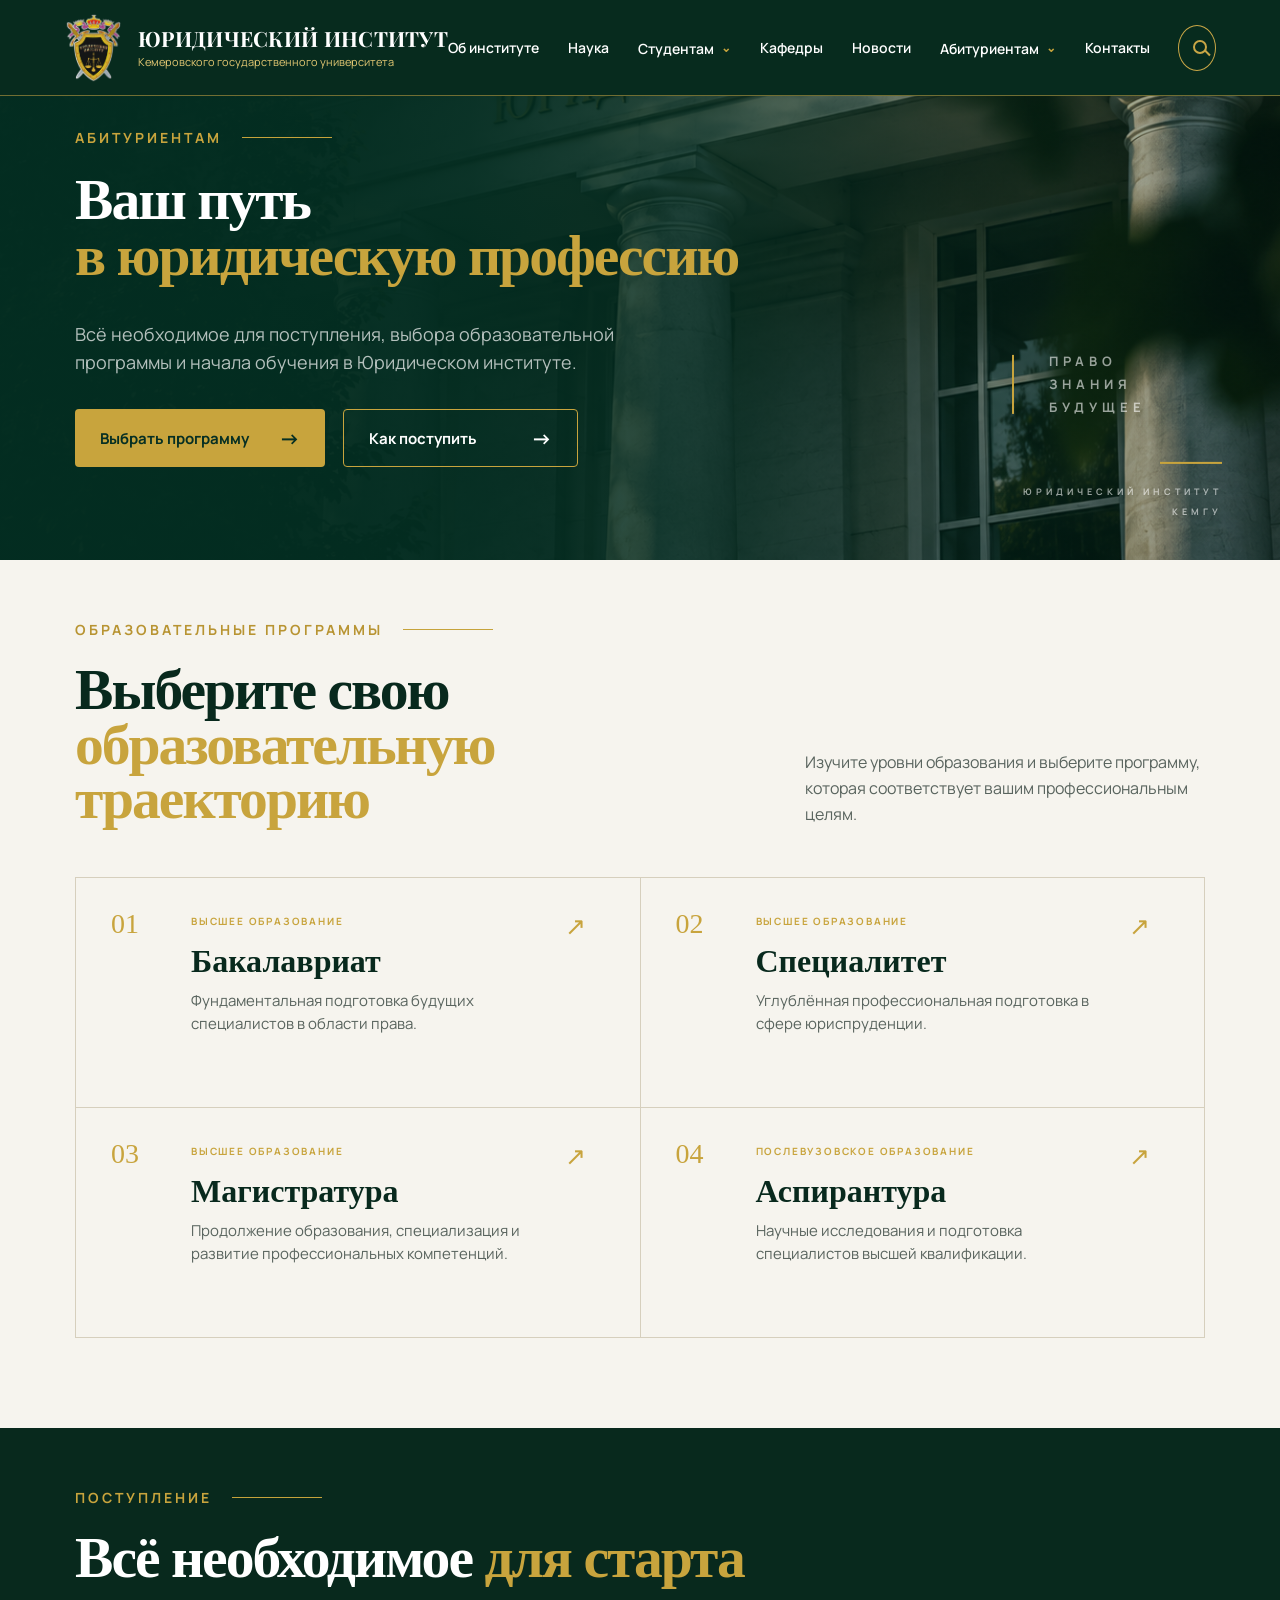
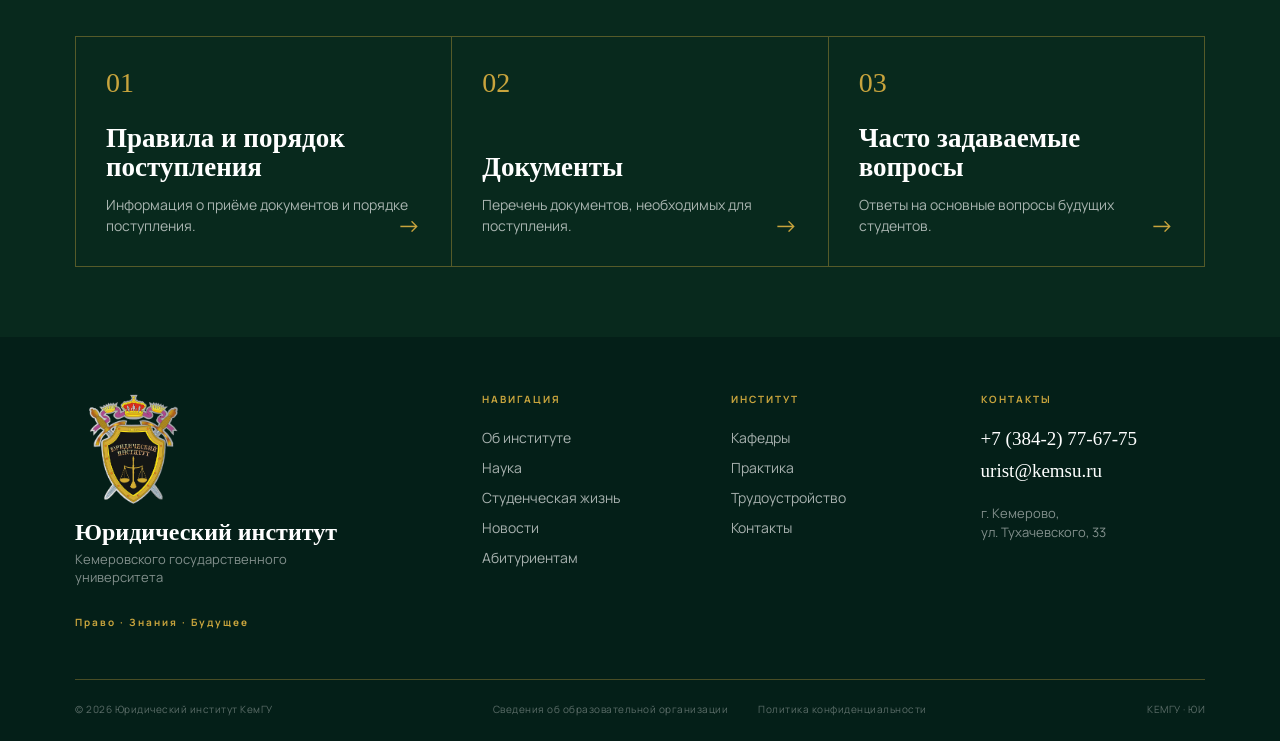
==== applicants.html @ 69076af4 "Add files via upload" ====
<!DOCTYPE html>
<html lang="ru">

<head>
    <meta charset="UTF-8">
    <meta name="viewport" content="width=device-width, initial-scale=1.0">

    <title>Абитуриентам — Юридический институт КемГУ</title>

    <link rel="stylesheet" href="style.css">

    <link rel="preconnect" href="https://fonts.googleapis.com">
    <link rel="preconnect" href="https://fonts.gstatic.com" crossorigin>

    <link href="https://fonts.googleapis.com/css2?family=Manrope:wght@400;500;600;700&family=Playfair+Display:wght@500;600;700&display=swap" rel="stylesheet">
</head>

<body class="applicants-page">
    <!-- HEADER -->

<header class="header">

    <div class="container header-inner">

        <a href="index.html" class="logo">

            <img
                src="images/emblem.png"
                alt="Герб Юридического института"
            >

            <div class="logo-text">

                <div class="logo-title">
                    ЮРИДИЧЕСКИЙ ИНСТИТУТ
                </div>

                <div class="logo-subtitle">
                    Кемеровского государственного университета
                </div>

            </div>

        </a>


        <nav class="navigation">

            <a href="index.html#about">
                Об институте
            </a>

            <a href="index.html#science">
                Наука
            </a>


            <div class="nav-dropdown">

                <button class="nav-dropdown-button" type="button">
                    Студентам
                    <span>⌄</span>
                </button>

                <div class="nav-dropdown-menu">

                    <a href="#">
                        Расписание
                        <span>→</span>
                    </a>

                    <a href="index.html#students">
                        Студенческие организации
                        <span>→</span>
                    </a>

                    <a href="index.html#students">
                        Мероприятия
                        <span>→</span>
                    </a>

                    <a href="index.html#practice">
                        Практика
                        <span>→</span>
                    </a>

                    <a href="index.html#practice">
                        Трудоустройство
                        <span>→</span>
                    </a>

                </div>

            </div>


            <a href="index.html#departments">
                Кафедры
            </a>

            <a href="index.html#news">
                Новости
            </a>

<div class="nav-dropdown nav-dropdown-applicants">

    <button class="nav-dropdown-button" type="button">
        Абитуриентам
        <span>⌄</span>
    </button>

    <div class="nav-dropdown-menu">

        <a href="applicants.html">
            Абитуриенту
            <span>→</span>
        </a>

        <a href="applicants.html#programs">
            Образовательные программы
            <span>→</span>
        </a>

        <a href="applicants.html#rules">
            Правила и порядок поступления
            <span>→</span>
        </a>

        <a href="applicants.html#faq">
            Часто задаваемые вопросы
            <span>→</span>
        </a>

    </div>

</div>

<a href="index.html#contacts">
    Контакты
</a>

</nav>

<button class="search-button" aria-label="Поиск">
    <span></span>
</button>

    </div>

</header>

    <!-- HERO -->

    <main>

        <section class="applicants-hero">

            <div class="applicants-hero-container">

                <div class="section-label">
                    АБИТУРИЕНТАМ
                </div>

                <h1>
                    Ваш путь
                    <span>в юридическую профессию</span>
                </h1>

                <p>
                    Всё необходимое для поступления,
                    выбора образовательной программы
                    и начала обучения в Юридическом институте.
                </p>
    <div class="applicants-hero-buttons">
        <a href="#programs" class="applicants-button applicants-button-primary">
            Выбрать программу <span>→</span>
        </a>

        <a href="#admission" class="applicants-button applicants-button-outline">
            Как поступить <span>→</span>
        </a>
    </div>

</div>

<div class="applicants-hero-mark">
    <div class="applicants-hero-mark-title">
        <span>ПРАВО</span>
        <span>ЗНАНИЯ</span>
        <span>БУДУЩЕЕ</span>
    </div>

    <div class="applicants-hero-mark-line"></div>

    <div class="applicants-hero-mark-bottom">
        <span>ЮРИДИЧЕСКИЙ ИНСТИТУТ</span>
        <span>КЕМГУ</span>
    </div>
</div>

</section>

        <!-- EDUCATIONAL PROGRAMS -->

<section class="applicants-education" id="programs">
            <div class="applicants-container">

                <div class="applicants-section-header">

                    <div>

                        <div class="section-label">
                            ОБРАЗОВАТЕЛЬНЫЕ ПРОГРАММЫ
                        </div>

                        <h2>
                            Выберите свою
                            <span>образовательную траекторию</span>
                        </h2>

                    </div>

                    <p>
                        Изучите уровни образования и выберите
                        программу, которая соответствует вашим
                        профессиональным целям.
                    </p>

                </div>


<div class="program-list">

    <a href="bachelor.html" class="program-item">
        <span class="program-number">01</span>

        <div class="program-content">
            <span>ВЫСШЕЕ ОБРАЗОВАНИЕ</span>
            <h3>Бакалавриат</h3>
            <p>
                Фундаментальная подготовка будущих
                специалистов в области права.
            </p>
        </div>

        <span class="program-arrow">↗</span>
    </a>

    <a href="specialist.html" class="program-item">
        <span class="program-number">02</span>

        <div class="program-content">
            <span>ВЫСШЕЕ ОБРАЗОВАНИЕ</span>
            <h3>Специалитет</h3>
            <p>
                Углублённая профессиональная подготовка
                в сфере юриспруденции.
            </p>
        </div>

        <span class="program-arrow">↗</span>
    </a>

    <a href="master.html" class="program-item">
        <span class="program-number">03</span>

        <div class="program-content">
            <span>ВЫСШЕЕ ОБРАЗОВАНИЕ</span>
            <h3>Магистратура</h3>
            <p>
                Продолжение образования, специализация
                и развитие профессиональных компетенций.
            </p>
        </div>

        <span class="program-arrow">↗</span>
    </a>

    <a href="#" class="program-item">
        <span class="program-number">04</span>

        <div class="program-content">
            <span>ПОСЛЕВУЗОВСКОЕ ОБРАЗОВАНИЕ</span>
            <h3>Аспирантура</h3>
            <p>
                Научные исследования и подготовка
                специалистов высшей квалификации.
            </p>
        </div>

        <span class="program-arrow">↗</span>
    </a>

</div>
            </div>

        </section>


        <!-- ADMISSION -->

       <section class="applicants-info" id="admission">

            <div class="applicants-container">

                <div class="applicants-info-header">

                    <div class="section-label">
                        ПОСТУПЛЕНИЕ
                    </div>

                    <h2>
                        Всё необходимое
                        <span>для старта</span>
                    </h2>

                </div>


                <div class="admission-list">

                    <a href="#rules" id="rules" class="admission-item">

                        <span>01</span>

                        <div>
                            <h3>Правила и порядок поступления</h3>
                            <p>
                                Информация о приёме документов
                                и порядке поступления.
                            </p>
                        </div>

                        <strong>→</strong>

                    </a>


                    <a href="#documents" id="documents" class="admission-item">

                        <span>02</span>

                        <div>
                            <h3>Документы</h3>
                            <p>
                                Перечень документов, необходимых
                                для поступления.
                            </p>
                        </div>

                        <strong>→</strong>

                    </a>


                    <a href="#faq" id="faq" class="admission-item">

                        <span>03</span>

                        <div>
                            <h3>Часто задаваемые вопросы</h3>
                            <p>
                                Ответы на основные вопросы
                                будущих студентов.
                            </p>
                        </div>

                        <strong>→</strong>

                    </a>

                </div>

            </div>

        </section>

    </main>


    <!-- FOOTER -->

    <footer class="footer">

        <div class="footer-container">

            <div class="footer-main">

                <div class="footer-brand">

                    <div class="footer-logo">
                        <img src="images/emblem.png" alt="Герб Юридического института">
                    </div>

                    <div class="footer-brand-text">

                        <strong>
                            Юридический институт
                        </strong>

                        <span>
                            Кемеровского государственного
                            университета
                        </span>

                    </div>

                    <p>
                        Право · Знания · Будущее
                    </p>

                </div>


                <div class="footer-column">

                    <span class="footer-title">
                        НАВИГАЦИЯ
                    </span>

                    <a href="index.html#about">Об институте</a>
                    <a href="index.html#science">Наука</a>
                    <a href="index.html#students">Студенческая жизнь</a>
                    <a href="index.html#news">Новости</a>
                    <a href="applicants.html">Абитуриентам</a>

                </div>


                <div class="footer-column">

                    <span class="footer-title">
                        ИНСТИТУТ
                    </span>

                    <a href="index.html#departments">Кафедры</a>
                    <a href="index.html#practice">Практика</a>
                    <a href="index.html#practice">Трудоустройство</a>
                    <a href="index.html#contacts">Контакты</a>

                </div>


                <div class="footer-contact">

                    <span class="footer-title">
                        КОНТАКТЫ
                    </span>

                    <a href="tel:+73842776775">
                        +7 (384-2) 77-67-75
                    </a>

                    <a href="mailto:urist@kemsu.ru">
                        urist@kemsu.ru
                    </a>

                    <p>
                        г. Кемерово,<br>
                        ул. Тухачевского, 33
                    </p>

                </div>

            </div>


            <div class="footer-bottom">

                <span>
                    © 2026 Юридический институт КемГУ
                </span>

                <div class="footer-bottom-links">

                    <a href="#">
                        Сведения об образовательной организации
                    </a>

                    <a href="#">
                        Политика конфиденциальности
                    </a>

                </div>

                <span>
                    КЕМГУ · ЮИ
                </span>

            </div>

        </div>

    </footer>


</body>
</html>
---- style.css ----
/* =========================================
   БАЗА
========================================= */

*{
    margin: 0;
    padding: 0;
    box-sizing: border-box;
}

html{
    scroll-behavior: smooth;
}

body{
    margin: 0;

    font-family: "Manrope", sans-serif;

    background: #f8f7f2;

    color: #18201c;

    overflow-x: hidden;
}

a{
    text-decoration: none;
}

button{
    font-family: inherit;
}

.container{
    width: min(90%, 1400px);
    margin: 0 auto;
}



/* =========================================
   ЦВЕТА
========================================= */

:root{

    --green: #0d3d2a;

    --green-dark: #08291d;

    --green-light: #164d37;

    --gold: #c9a646;

    --gold-light: #e3c873;

    --white: #ffffff;

}



/* =========================================
   ШАПКА
========================================= */

.header{
    position: absolute;
    top: 0;
    left: 0;
    width: 100%;
    height: 96px;
    z-index: 100;
   background: #072b1e;
    border-bottom: 1px solid rgba(201, 166, 70, 0.55);
}

.header-inner{
    height: 100%;
    display: flex;
    align-items: center;
    position: relative;
    z-index: 101;
}


/* =========================================
   ЛОГОТИП
========================================= */

.logo{

    display: flex;

    align-items: center;

    gap: 16px;

    color: white;

    flex-shrink: 0;

}


.logo img{

    width: 58px;

    height: 70px;

    object-fit: contain;

}


.logo-title{

    font-family: "Playfair Display", Georgia, serif;

    font-size: 21px;

    line-height: 1.1;

    font-weight: 700;

    letter-spacing: 0.3px;

    white-space: nowrap;

}


.logo-subtitle{

    margin-top: 5px;

    font-size: 11px;

    line-height: 1.2;

    color: var(--gold-light);

}



/* =========================================
   НАВИГАЦИЯ
========================================= */

.navigation{

    display: flex;

    align-items: center;

    gap: 29px;

    margin-left: auto;

}


.navigation a{

    position: relative;

    color: white;

    font-size: 14px;

    font-weight: 600;

    white-space: nowrap;

    transition: 0.25s ease;

}


.navigation a::after{

    content: "";

    position: absolute;

    left: 0;

    bottom: -9px;

    width: 0;

    height: 2px;

    background: var(--gold);

    transition: 0.25s ease;

}


.navigation a:hover{

    color: var(--gold-light);

}


.navigation a:hover::after{

    width: 100%;

}



/* =========================================
   ПОИСК
========================================= */

.search-button{

    width: 46px;

    height: 46px;

    margin-left: 28px;

    border-radius: 50%;

    border: 1.5px solid var(--gold);

    background: transparent;

    position: relative;

    cursor: pointer;

    transition: 0.25s ease;

}


.search-button::before{

    content: "";

    position: absolute;

    width: 10px;

    height: 10px;

    border: 2px solid var(--gold);

    border-radius: 50%;

    top: 14px;

    left: 14px;

}


.search-button::after{

    content: "";

    position: absolute;

    width: 7px;

    height: 2px;

    background: var(--gold);

    transform: rotate(45deg);

    top: 26px;

    left: 25px;

}


.search-button:hover{

    background: var(--gold);

}


.search-button:hover::before{

    border-color: var(--green);

}


.search-button:hover::after{

    background: var(--green);

}



/* =========================================
   HERO
========================================= */

.hero{
    position: relative;

    /* Ровно один экран */
    height: 100vh;
    min-height: 700px;

    padding-top: 96px;

    overflow: hidden;

    background: var(--green-dark);

    color: white;
}

/* =========================================
   ФОТО
========================================= */

.hero-photo{
    position: absolute;
    top: 0;
    right: 0;
    width: 72%;
    height: 100%;
    z-index: 1;
    overflow: hidden;
}

.hero-photo img{
    width: 100%;
    height: 100%;
    display: block;
    object-fit: cover;

    /* Центральный вход */
    object-position: 15% center;

    filter: brightness(1) saturate(1.08);

    transform: scale(1.02);
}


/* =========================================
   ГЛАВНЫЙ ЗЕЛЁНЫЙ ГРАДИЕНТ
========================================= */

.hero-gradient{
    position: absolute;
    inset: 0;
    z-index: 2;
    pointer-events: none;

    background:
        linear-gradient(
            90deg,
            #0d3d2a 0%,
            #0d3d2a 24%,
            rgba(13, 61, 42, 0.98) 35%,
            rgba(13, 61, 42, 0.90) 43%,
            rgba(13, 61, 42, 0.65) 51%,
            rgba(13, 61, 42, 0.30) 60%,
            rgba(13, 61, 42, 0.08) 70%,
            transparent 82%
        );
}


/* =========================================
   ЗАТЕМНЕНИЕ ФОТО
========================================= */

.hero-dark{

    position: absolute;

    inset: 0;

    z-index: 3;

    pointer-events: none;

    background:

        linear-gradient(
            180deg,

            rgba(0, 0, 0, 0.08),

            rgba(0, 0, 0, 0.04) 50%,

            rgba(0, 0, 0, 0.25) 100%
        );

}



/* =========================================
   КОНТЕНТ HERO
========================================= */

.hero-container{
    position: relative;

    z-index: 5;

    height: calc(100vh - 96px);

    display: flex;

    align-items: center;
}

.hero-content{

    width: 650px;

    padding-bottom: 55px;

}



/* =========================================
   МАЛЕНЬКИЙ ЗАГОЛОВОК
========================================= */

.hero-label{

    display: flex;

    align-items: center;

    gap: 10px;

    margin-bottom: 26px;

    color: var(--gold);

    font-size: 13px;

    font-weight: 800;

    letter-spacing: 4px;

}


.hero-label b{

    font-weight: 800;

}


.hero-label i{

    width: 125px;

    height: 1px;

    margin-left: 10px;

    background: var(--gold);

}



/* =========================================
   H1
========================================= */

.hero h1{
    margin: 0;

    font-family: "Playfair Display", Georgia, serif;

    font-size: clamp(54px, 4.7vw, 72px);

    line-height: 0.98;

    letter-spacing: -2px;

    font-weight: 800;
}

.title-white{

    display: block;

    color: white;

}


.title-gold{

    display: block;

    color: var(--gold);

}



/* =========================================
   УНИВЕРСИТЕТ
========================================= */

.hero-university{

    margin-top: 27px;

    font-family: "Playfair Display", Georgia, serif;

    font-size: 24px;

    line-height: 1.4;

    color: white;

}



/* =========================================
   ОПИСАНИЕ
========================================= */

.hero-description{

    max-width: 590px;

    margin-top: 19px;

    margin-bottom: 36px;

    color: rgba(255, 255, 255, 0.92);

    font-size: 17px;

    line-height: 1.65;

}



/* =========================================
   КНОПКИ
========================================= */

.hero-buttons{

    display: flex;

    align-items: center;

    gap: 20px;

}


.button{

    min-height: 62px;

    padding: 0 31px;

    border-radius: 8px;

    display: inline-flex;

    align-items: center;

    justify-content: center;

    gap: 30px;

    font-size: 16px;

    font-weight: 800;

    transition: all 0.25s ease;

}


.button-primary{

    min-width: 292px;

    color: #162018;

    background: var(--gold);

    box-shadow: 0 10px 30px rgba(0, 0, 0, 0.18);

}


.button-primary strong{

    font-size: 23px;

    font-weight: 500;

}


.button-primary:hover{

    background: var(--gold-light);

    transform: translateY(-3px);

    box-shadow: 0 15px 35px rgba(0, 0, 0, 0.25);

}


.button-secondary{

    min-width: 192px;

    color: white;

    border: 1.5px solid var(--gold);

    background: rgba(13, 61, 42, 0.3);

    backdrop-filter: blur(6px);

}


.button-secondary:hover{

    color: #18201c;

    background: var(--gold);

    transform: translateY(-3px);

}



/* =========================================
   ПРЕИМУЩЕСТВА
========================================= */

.features{
    position: absolute;

    left: 0;
    right: 0;

    bottom: 18px;

    z-index: 7;

    height: 100px;

    display: grid;

    grid-template-columns:
        1fr auto
        1fr auto
        1.15fr auto
        1fr;

    align-items: center;

    gap: 30px;

    padding: 0;
}

.feature{

    display: flex;

    align-items: center;

    gap: 16px;

}


.feature-icon{

    width: 48px;

    height: 48px;

    flex-shrink: 0;

}


.feature-icon svg{

    width: 100%;

    height: 100%;

    fill: none;

    stroke: var(--gold);

    stroke-width: 2;

    stroke-linecap: round;

    stroke-linejoin: round;

}


.feature-text strong{
    display: block;

    color: white;

    font-size: 16px;

    line-height: 1.3;

    font-weight: 800;
}

.feature-text span{
    display: block;

    margin-top: 4px;

    color: rgba(255, 255, 255, 0.78);

    font-size: 14px;

    line-height: 1.35;
}

.feature-divider{

    width: 1px;

    height: 42px;

    background: rgba(201, 166, 70, 0.45);

}



/* =========================================
   ПЛАНШЕТ
========================================= */

@media (max-width: 1150px) {

    .navigation{

        gap: 17px;

    }

    .navigation a{

        font-size: 12px;

    }

    .search-button{

        margin-left: 15px;

    }

    .logo-title{

        font-size: 18px;

    }

    .logo-subtitle{

        font-size: 9px;

    }

    .hero h1{

        font-size: 62px;

    }

    .features{

        gap: 16px;

    }

}



/* =========================================
   МОБИЛЬНЫЙ
========================================= */

@media (max-width: 850px) {

    .header{

        height: 82px;

    }

    .navigation{

        display: none;

    }

    .logo img{

        width: 48px;

        height: 60px;

    }

    .logo-title{

        font-size: 16px;

    }

    .logo-subtitle{

        display: none;

    }

    .search-button{

        margin-left: auto;

    }

    .hero{

        min-height: 1000px;

        padding-top: 82px;

    }

    .hero-photo{

        width: 100%;

        opacity: 0.42;

    }

    .hero-gradient{

        background:

            linear-gradient(
                180deg,

                #0d3d2a 0%,

                rgba(13, 61, 42, 0.9) 35%,

                rgba(13, 61, 42, 0.78) 100%
            );

    }

    .hero-container{

        min-height: 720px;

    }

    .hero-content{

        width: 100%;

    }

    .hero h1{

        font-size: 52px;

    }

    .hero-university{

        font-size: 20px;

    }

    .hero-description{

        font-size: 16px;

    }

    .hero-buttons{

        flex-direction: column;

        align-items: stretch;

    }

    .button{

        width: 100%;

    }

    .features{

        grid-template-columns: 1fr 1fr;

        gap: 25px;

        padding-bottom: 35px;

    }

    .feature-divider{

        display: none;

    }

}



/* =========================================
   МАЛЕНЬКИЙ ТЕЛЕФОН
========================================= */

@media (max-width: 520px) {

    .container{

        width: 88%;

    }

    .hero h1{

        font-size: 44px;

    }

    .hero-label{

        font-size: 10px;

        letter-spacing: 2.5px;

    }

    .hero-label i{

        width: 45px;

    }

    .features{

        grid-template-columns: 1fr;

    }

}


/* =========================================
   ОБ ИНСТИТУТЕ
========================================= */

.about{
    position: relative;
    background: #f6f4ee;
    color: var(--green-dark);

    padding: 40px 0 80px;
}


/* ОСНОВНОЙ БЛОК */

.about-container{
    display: grid;
    grid-template-columns: 0.9fr 1.1fr;
    gap: 80px;

    align-items: center;
}


/* ТЕКСТ */

.about-content{
    max-width: 620px;
}


.section-label{
    display: flex;
    align-items: center;
    gap: 20px;

    margin-bottom: 24px;

    color: #b89432;

    font-size: 14px;
    font-weight: 700;

    letter-spacing: 3px;
    text-transform: uppercase;
}

.section-label::after{
    content: "";

    width: 90px;
    height: 1px;

    background: #c6a33b;
}


.about h2{
    margin: 0 0 30px;

    font-family: Georgia, "Times New Roman", serif;

    font-size: clamp(46px, 4.5vw, 68px);
    line-height: 0.98;

    font-weight: 700;

    color: var(--green-dark);
}

.about h2 span{
    display: block;

    color: #c8a43d;
}


.about-lead{
    margin: 0 0 22px;

    max-width: 580px;

    font-size: 21px;
    line-height: 1.55;

    font-weight: 500;
}


.about-text{
    margin: 0 0 35px;

    max-width: 560px;

    font-size: 17px;
    line-height: 1.7;

    color: #59645e;
}


/* КНОПКА */

.about-button{
    display: inline-flex;
    align-items: center;
    gap: 35px;

    padding: 17px 24px;

    border: 1px solid #c8a43d;
    border-radius: 4px;

    color: var(--green-dark);

    text-decoration: none;

    font-size: 16px;
    font-weight: 700;

    transition:
        background 0.25s ease,
        color 0.25s ease,
        gap 0.25s ease;
}


.about-button span{
    font-size: 22px;
}


.about-button:hover{
    background: #c8a43d;

    color: #fff;

    gap: 45px;
}


/* =========================================
   ФОТО
========================================= */

.about-photo{
    position: relative;

    height: 540px;

    overflow: hidden;

    border-radius: 4px;
}


.about-photo img{
    width: 100%;
    height: 100%;

    display: block;

    object-fit: cover;

    object-position: center 35%;

    transition: transform 0.6s ease;
}


.about-photo:hover img{
    transform: scale(1.03);
}


/* Затемнение */

.about-photo::after{
    content: "";

    position: absolute;

    inset: 0;

    background:
        linear-gradient(
            to top,
            rgba(4, 42, 30, 0.8),
            rgba(4, 42, 30, 0) 55%
        );

    pointer-events: none;
}


/* Подпись на фотографии */

.about-photo-label{
    position: absolute;

    left: 32px;
    right: 32px;
    bottom: 30px;

    z-index: 2;

    color: white;
}


.about-photo-label strong{
    display: block;

    margin-bottom: 7px;

    font-family: Georgia, "Times New Roman", serif;

    font-size: 27px;
}


.about-photo-label span{
    font-size: 14px;

    opacity: 0.85;
}


/* =========================================
   ПОКАЗАТЕЛИ
========================================= */

.about-stats{
    display: grid;

    grid-template-columns: repeat(4, 1fr);

    margin-top: 55px;

    border-top: 1px solid #d6cfbd;
}

.about-stat{
    display: flex;

    align-items: center;

    gap: 22px;

    min-height: 125px;

    padding: 25px 30px;

    border-right: 1px solid #d6cfbd;
}

.about-stat:first-child{
    padding-left: 0;
}


.about-stat:last-child{
    border-right: none;
}


.about-stat strong{
    font-family: Georgia, "Times New Roman", serif;

    font-size: 52px;

    line-height: 1;

    color: #c8a43d;

    flex-shrink: 0;
}

.about-stat span{
    font-size: 15px;

    line-height: 1.45;

    color: #59645e;
}


/* =========================================
   АДАПТИВ
========================================= */

@media (max-width: 1000px) {

    .about-container{
        grid-template-columns: 1fr;

        gap: 50px;
    }

    .about-content{
        max-width: 750px;
    }

    .about-photo{
        height: 500px;
    }

    .about-stats{
        grid-template-columns:
            repeat(2, 1fr);
    }

    .about-stat:nth-child(2){
        border-right: none;
    }
}


@media (max-width: 600px) {

    .about{
        padding: 70px 0;
    }

    .about h2{
        font-size: 46px;
    }

    .about-lead{
        font-size: 18px;
    }

    .about-photo{
        height: 380px;
    }

    .about-stats{
        grid-template-columns: 1fr;

        margin-top: 60px;
    }

    .about-stat, .about-stat:first-child{
        padding: 25px 0;

        border-right: none;
        border-bottom: 1px solid #d6cfbd;
    }

    .about-stat:last-child{
        border-bottom: none;
    }

}



/* =========================================
   ОБРАЗОВАНИЕ
========================================= */




/* ЗАГОЛОВОК */
















/* КАРТОЧКИ */







/* НОМЕР */




/* КОНТЕНТ */










/* СТРЕЛКА */




/* HOVER */









/* =========================================
   НАУКА
========================================= */

.science{
    background: #f6f4ee;
    color: var(--green-dark);
    padding: 35px 0 45px;
}

/* ЗАГОЛОВОК */

.science-header{
    margin-bottom: 0;
}

.science h2{
    margin: 0;
    max-width: 760px;

    font-family: Georgia, "Times New Roman", serif;
    font-size: clamp(38px, 3.4vw, 52px);
    line-height: 0.98;
    letter-spacing: -1.5px;
    font-weight: 700;
}

.science h2 span{
    color: #c8a43d;
}

/* ВВОДНЫЙ ТЕКСТ */

.science-intro{
    max-width: 470px;
    margin-left: auto;

    margin-top: -15px;
    margin-bottom: 25px;

    font-size: 16px;
    line-height: 1.5;
    color: #59645e;
}

/* =========================================
   ОСНОВНОЙ БЛОК
========================================= */

.science-main{
    display: grid;

    grid-template-columns: 1.2fr 0.8fr;

    height: 380px;
    min-height: 0;

    margin-top: 0;
}

/* Фото и зелёная плашка */

.science-main > *{
    min-height: 0;
}

/* ФОТО */

.science-photo{
    overflow: hidden;
}

.science-photo img{
    width: 100%;
    height: 100%;

    display: block;

    object-fit: cover;

    transition: transform 0.6s ease;
}

.science-photo:hover img{
    transform: scale(1.03);
}

/* =========================================
   ЗЕЛЁНАЯ ПЛАШКА
========================================= */

.science-content{
    display: flex;
    flex-direction: column;
    justify-content: center;

    padding: 45px 50px;

    background: var(--green-dark);
    color: white;
}

.science-number{
    margin-bottom: 28px;

    color: #c8a43d;

    font-size: 13px;
    font-weight: 700;
    letter-spacing: 2.5px;
}

.science-content h3{
    max-width: 470px;

    margin: 0 0 18px;

    font-family: Georgia, "Times New Roman", serif;

    font-size: 38px;
    line-height: 1.05;
}

.science-content p{
    max-width: 450px;

    margin: 0 0 25px;

    font-size: 16px;
    line-height: 1.55;

    color: rgba(255,255,255,0.72);
}

/* КНОПКА */

.science-button{
    display: inline-flex;
    align-items: center;

    gap: 25px;

    width: fit-content;

    color: #c8a43d;

    text-decoration: none;

    font-size: 16px;
    font-weight: 700;

    transition: gap 0.25s ease;
}

.science-button span{
    font-size: 22px;
}

.science-button:hover{
    gap: 35px;
}

/* =========================================
   КАРТОЧКИ
========================================= */

.science-list{
    display: grid;

    grid-template-columns: repeat(3, 1fr);

    margin-top: 0;

    border-top: 1px solid #d6cfbd;

    position: relative;
    z-index: 2;
}

.science-card{
    position: relative;

    min-height: 180px;

    padding: 28px 30px;

    border-right: 1px solid #d6cfbd;
    border-bottom: 1px solid #d6cfbd;

    background: #f6f4ee;

    color: var(--green-dark);

    text-decoration: none;

    box-sizing: border-box;

    transition: background 0.25s ease;
}

.science-card:last-child{
    border-right: none;
}

.science-card:hover{
    background: #ebe7dc;
}

/* НОМЕР */

.science-card-number{
    display: block;

    margin-bottom: 35px;

    color: #c8a43d;

    font-size: 14px;
    font-weight: 700;
}

/* ЗАГОЛОВОК КАРТОЧКИ */

.science-card-content h4{
    margin: 0 0 10px;

    font-family: Georgia, "Times New Roman", serif;

    font-size: 25px;
    line-height: 1.1;
}

/* ОПИСАНИЕ */

.science-card-content p{
    max-width: 280px;

    margin: 0;

    color: #59645e;

    font-size: 15px;
    line-height: 1.5;
}

/* СТРЕЛКА */

.science-card-arrow{
    position: absolute;

    right: 30px;
    bottom: 27px;

    color: #c8a43d;

    font-size: 24px;

    transition: transform 0.25s ease;
}

.science-card:hover .science-card-arrow{
    transform: translateX(8px);
}



/* =========================
   СТУДЕНЧЕСКАЯ ЖИЗНЬ
   ========================= */

.student-life{
    background: #ffffff;
    color: var(--green-dark);
    padding: 40px 0 30px;
}

.student-life-header{
    display: grid;
    grid-template-columns: 1fr 400px;
    gap: 80px;
    align-items: end;
    margin-bottom: 30px;
}

.student-life h2{
    max-width: 750px;
    margin: 0;

    font-family: Georgia, "Times New Roman", serif;
    font-size: clamp(40px, 3.5vw, 54px);
    line-height: 1;
    letter-spacing: -1.5px;
}

.student-life h2 span{
    display: block;
    color: #c8a43d;
}

.student-life-intro{
    margin: 0;
    color: #59645e;
    font-size: 16px;
    line-height: 1.6;
}

/* Основной блок */

.student-life-main{
    display: grid;
    grid-template-columns: 1.35fr 0.65fr;
    min-height: 520px;
}

/* Фотография */



.student-life-photo img{
    width: 100%;
    height: 100%;
    display: block;
    object-fit: cover;

    transition: transform 0.6s ease;
}

.student-life-photo:hover img{
    transform: scale(1.03);
}

/* Список */

.student-life-links{
    display: flex;
    flex-direction: column;
    background: var(--green-dark);
}

.student-life-item{
    position: relative;

    flex: 1;
    padding: 30px 35px;

    display: flex;
    flex-direction: column;
    justify-content: space-between;

    color: #ffffff;
    text-decoration: none;

    border-bottom: 1px solid rgba(200, 164, 61, 0.35);

    transition: background 0.3s ease;
}

.student-life-item:last-child{
    border-bottom: none;
}

.student-life-item:hover{
    background: #0a4935;
}

/* Номер */

.student-life-number{
    color: #c8a43d;
    font-size: 13px;
    font-weight: 700;
    letter-spacing: 2px;
}

/* Заголовок */

.student-life-item h3{
    margin: 20px 0 10px;

    font-family: Georgia, "Times New Roman", serif;
    font-size: 25px;
    line-height: 1.1;
}

/* Описание */

.student-life-item p{
    max-width: 300px;
    margin: 0;

    color: rgba(255, 255, 255, 0.68);
    font-size: 14px;
    line-height: 1.5;
}

/* Стрелка */

.student-life-arrow{
    position: absolute;
    right: 30px;
    bottom: 28px;

    color: #c8a43d;
    font-size: 23px;

    transition: transform 0.25s ease;
}

.student-life-item:hover .student-life-arrow{
    transform: translateX(8px);
}

/* Нижняя строка */

.student-life-bottom{
    display: flex;
    justify-content: space-between;

    padding-top: 22px;

    border-top: 1px solid #d6cfbd;

    color: #59645e;
    font-size: 11px;
    font-weight: 700;
    letter-spacing: 2px;
}

.student-life-photo{
    position: relative;
    overflow: hidden;
}

.student-slide{
    position: absolute;
    inset: 0;

    width: 100%;
    height: 100%;

    object-fit: cover;

    transform: translateX(100%);
    transition: transform 0.8s cubic-bezier(0.65, 0, 0.35, 1);

    z-index: 1;
}

.student-slide.active{
    transform: translateX(0);
    z-index: 2;
}

.student-slide.previous{
    transform: translateX(-100%);
    z-index: 1;
}

.student-life-dots{
    position: absolute;
    left: 32px;
    bottom: 28px;

    display: flex;
    align-items: center;
    gap: 7px;

    z-index: 5;
}
.student-dot{
    width: 12px;
    height: 12px;

    padding: 0;
    border: 1px solid #c8a43d;
    border-radius: 50%;

    background: transparent;

    cursor: pointer;

    transition:
        width 0.3s ease,
        height 0.3s ease,
        background 0.3s ease;
}

.student-dot.active{
    width: 36px;
    height: 12px;

    border-radius: 10px;
    background: #c8a43d;
}



/* =========================
   НОВОСТИ И СОБЫТИЯ
========================= */

.news{
    background: #f6f4ee;
    color: var(--green-dark);
    padding: 50px 0 40px;
}

.news-header{
    display: flex;
    justify-content: space-between;
    align-items: flex-end;
    margin-bottom: 20px;
}

.news h2{
    margin: 0;
    font-family: Georgia, "Times New Roman", serif;
    font-size: clamp(36px, 3vw, 48px);
    line-height: 0.98;
    letter-spacing: -1.5px;
}

.news h2 span{
    color: #c8a43d;
}

.news-all{
    display: inline-flex;
    align-items: center;
    gap: 25px;
    color: var(--green-dark);
    text-decoration: none;
    font-size: 15px;
    font-weight: 700;
    padding-bottom: 5px;
    border-bottom: 1px solid #c8a43d;
    transition: gap 0.25s ease;
}

.news-all span{
    color: #c8a43d;
    font-size: 21px;
}

.news-all:hover{
    gap: 35px;
}


/* Основная сетка */

.news-layout{
    display: grid;
    grid-template-columns: 1.15fr 0.85fr;
    gap: 50px;
}


/* Главная новость */

.news-feature{
    display: grid;
    grid-template-columns: 1fr;
    background: #ffffff;
    color: var(--green-dark);
    text-decoration: none;
    overflow: hidden;
    transition: transform 0.3s ease;
}

.news-feature:hover{
    transform: translateY(-5px);
}

.news-feature-image{
    height: 380px;
    overflow: hidden;
}

.news-feature-image img{
    width: 100%;
    height: 100%;
    display: block;
    object-fit: cover;
    transition: transform 0.6s ease;
}

.news-feature:hover .news-feature-image img{
    transform: scale(1.04);
}

.news-feature-content{
    position: relative;
    padding: 30px 35px 35px;
}

.news-date{
    margin-bottom: 18px;
    color: #c8a43d;
    font-size: 11px;
    font-weight: 700;
    letter-spacing: 2px;
}

.news-feature-content h3{
    max-width: 600px;
    margin: 0 0 15px;
    font-family: Georgia, "Times New Roman", serif;
    font-size: 34px;
    line-height: 1.08;
}

.news-feature-content p{
    max-width: 520px;
    margin: 0;
    color: #59645e;
    font-size: 15px;
    line-height: 1.55;
}

.news-arrow{
    position: absolute;
    right: 35px;
    bottom: 30px;
    width: 48px;
    height: 48px;
    display: flex;
    align-items: center;
    justify-content: center;
    border: 1px solid #c8a43d;
    border-radius: 50%;
    color: #c8a43d;
    font-size: 21px;
    transition:
        background 0.25s ease,
        color 0.25s ease,
        transform 0.25s ease;
}

.news-feature:hover .news-arrow{
    background: #c8a43d;
    color: var(--green-dark);
    transform: translateX(5px);
}


/* Список новостей */

.news-list{
    display: flex;
    flex-direction: column;
    border-top: 1px solid #d6cfbd;
}

.news-item{
    position: relative;
    display: grid;
    grid-template-columns: 70px 1fr 30px;
    align-items: center;
    gap: 25px;
    min-height: 130px;
    padding: 20px 0;
    border-bottom: 1px solid #d6cfbd;
    color: var(--green-dark);
    text-decoration: none;
    transition: padding 0.25s ease;
}

.news-item:hover{
    padding-left: 10px;
}

.news-item-date{
    display: flex;
    flex-direction: column;
    align-items: center;
    justify-content: center;
}

.news-item-date strong{
    font-family: Georgia, "Times New Roman", serif;
    font-size: 32px;
    line-height: 1;
}

.news-item-date span{
    margin-top: 5px;
    color: #c8a43d;
    font-size: 10px;
    font-weight: 700;
    letter-spacing: 1.5px;
}

.news-item-content > span{
    color: #c8a43d;
    font-size: 10px;
    font-weight: 700;
    letter-spacing: 1.5px;
}

.news-item-content h3{
    margin: 8px 0 0;
    font-family: Georgia, "Times New Roman", serif;
    font-size: 21px;
    line-height: 1.15;
}

.news-item-arrow{
    color: #c8a43d;
    font-size: 22px;
    transition: transform 0.25s ease;
}

.news-item:hover .news-item-arrow{
    transform: translate(5px, -5px);
}


/* =========================
   АБИТУРИЕНТАМ
========================= */

.applicants{
    background: var(--green-dark);
    color: #ffffff;
    padding: 85px 0 65px;
    
}


/* Верхняя часть */

.applicants-top{
    margin-top: -25px;
    margin-bottom: 15px;
}
.applicants .section-label{
    color: #c8a43d;
    margin-bottom: 25px;
}

.applicants-title{
    display: grid;
    grid-template-columns: 1fr 300px;
    gap: 50px;
    align-items: end;
}
.applicants h2{
    max-width: none;
    margin: 0;
    font-family: Georgia, "Times New Roman", serif;
    font-size: clamp(44px, 4.2vw, 62px);
    line-height: 0.98;
    letter-spacing: -1.5px;
}

.applicants h2 span{
    color: #c8a43d;
    white-space: nowrap;
}
.applicants-title p{
    margin: 0;
    color: rgba(255, 255, 255, 0.68);
    font-size: 16px;
    line-height: 1.6;
}


/* Основной блок */

.applicants-main{
    display: grid;
    grid-template-columns: 0.85fr 1.15fr;
    min-height: 500px;
    border-top: 1px solid rgba(200, 164, 61, 0.4);
    border-bottom: 1px solid rgba(200, 164, 61, 0.4);
}

/* Левая часть */

.applicants-content{
    position: relative;
    display: flex;
    flex-direction: column;
    justify-content: center;
    padding: 50px 55px 50px 0;
    border-right: 1px solid rgba(200, 164, 61, 0.4);
}



.applicants-content h3{
    max-width: 470px;
    margin: 0 0 22px;
    font-family: Georgia, "Times New Roman", serif;
    font-size: 43px;
    line-height: 1.05;
}
.applicants-content p{
    max-width: 470px;
    margin: 0 0 32px;
    color: rgba(255, 255, 255, 0.68);
    font-size: 16px;
    line-height: 1.6;
}
.applicants-button{
    width: fit-content;
    color: #c8a43d;
}



.applicants-button:hover{
    gap: 35px;
}


/* Правая навигация */

.applicants-links{
    display: flex;
    flex-direction: column;
}

.applicants-link{
    position: relative;
    flex: 1;
    display: grid;
    grid-template-columns: 55px 1fr 30px;
    align-items: center;
    gap: 25px;
    padding: 25px 0 25px 45px;
    color: #ffffff;
    text-decoration: none;
    border-bottom: 1px solid rgba(200, 164, 61, 0.25);
    transition:
        background 0.3s ease,
        padding-left 0.3s ease;
}

.applicants-link:last-child{
    border-bottom: none;
}

.applicants-link:hover{
    background: #0a4935;
    padding-left: 55px;
}

.applicants-link-number{
    color: #c8a43d;
    font-family: Georgia, "Times New Roman", serif;
    font-size: 25px;
}

.applicants-link-label{
    color: #c8a43d;
    font-size: 12px;
    font-weight: 700;
    letter-spacing: 1.8px;
}

.applicants-link h4{
    margin: 8px 0 0;
    font-family: Georgia, "Times New Roman", serif;
    font-size: 29px;
    line-height: 1.1;
}
.applicants-link-arrow{
    color: #c8a43d;
    font-size: 23px;
    transition: transform 0.25s ease;
}

.applicants-link:hover .applicants-link-arrow{
    transform: translate(5px, -5px);
}


/* Нижняя линия */

.applicants-bottom{
    display: flex;
    justify-content: space-between;
    padding-top: 22px;
    color: rgba(255, 255, 255, 0.45);
    font-size: 10px;
    font-weight: 700;
    letter-spacing: 2px;
}


/* =========================
   ПРЕПОДАВАТЕЛИ
========================= */

.teachers{
    background: #f6f4ee;
    color: var(--green-dark);
    padding: 40px 0 30px;
}

.teachers-container{
    width: calc(100% - 150px);
    max-width: 1400px;
    margin: 0 auto;
}


/* Верхняя строка */

.teachers-header{
    display: flex;
    justify-content: space-between;
    align-items: center;
    margin-bottom: 30px;
}

.teachers .section-label{
    color: #c8a43d;
}

.teachers-all{
    display: inline-flex;
    align-items: center;
    gap: 25px;
    color: var(--green-dark);
    text-decoration: none;
    font-size: 15px;
    font-weight: 700;
    padding-bottom: 5px;
    border-bottom: 1px solid #c8a43d;
    transition: gap 0.25s ease;
}

.teachers-all span{
    color: #c8a43d;
    font-size: 21px;
}

.teachers-all:hover{
    gap: 35px;
}


/* Основной блок */

.teachers-main{
    display: grid;
    grid-template-columns: 1.1fr 0.9fr;
    min-height: 560px;
}


/* Фотография */

.teachers-photo{
    overflow: hidden;
}

.teachers-photo img{
    width: 100%;
    height: 100%;
    display: block;
    object-fit: cover;
    transition: transform 0.6s ease;
}

.teachers-photo:hover img{
    transform: scale(1.03);
}


/* Контент */

.teachers-content{
    display: flex;
    flex-direction: column;
    justify-content: center;
    padding: 55px 60px;
    background: var(--green-dark);
    color: #ffffff;
    box-sizing: border-box;
}

.teachers-label{
    margin-bottom: 28px;
    color: #c8a43d;
    font-size: 11px;
    font-weight: 700;
    letter-spacing: 2px;
}

.teachers h2{
    max-width: 550px;
    margin: 0 0 25px;
    font-family: Georgia, "Times New Roman", serif;
    font-size: clamp(42px, 4vw, 58px);
    line-height: 0.98;
    letter-spacing: -1.5px;
}

.teachers h2 span{
    display: block;
    color: #c8a43d;
}

.teachers-lead{
    max-width: 440px;
    margin: 0 0 40px;
    color: rgba(255, 255, 255, 0.7);
    font-size: 16px;
    line-height: 1.6;
}


/* Направления */

.teachers-directions{
    border-top: 1px solid rgba(200, 164, 61, 0.35);
}

.teachers-direction{
    display: grid;
    grid-template-columns: 45px 1fr;
    gap: 20px;
    align-items: center;
    min-height: 58px;
    border-bottom: 1px solid rgba(200, 164, 61, 0.25);
}

.teachers-direction span{
    color: #c8a43d;
    font-family: Georgia, "Times New Roman", serif;
    font-size: 18px;
}

.teachers-direction strong{
    font-size: 15px;
    font-weight: 600;
}


/* Нижняя строка */

.teachers-bottom{
    display: flex;
    justify-content: space-between;
    padding-top: 20px;
    color: #59645e;
    font-size: 10px;
    font-weight: 700;
    letter-spacing: 2px;
}



/* =========================
   ПРАКТИКА И ПАРТНЁРЫ
========================= */

.practice{
    background: #ffffff;
    color: var(--green-dark);
    padding: 50px 0 35px;
    min-height: 100vh;
    box-sizing: border-box;
}

.practice-container{
    width: calc(100% - 150px);
    max-width: 1400px;
    margin: 0 auto;
}


/* Верхняя строка */

.practice-header{
    display: flex;
    justify-content: space-between;
    align-items: center;
    margin-bottom: 35px;
}

.practice .section-label{
    color: #c8a43d;
}

.practice-all{
    display: inline-flex;
    align-items: center;
    gap: 25px;
    color: var(--green-dark);
    text-decoration: none;
    font-size: 15px;
    font-weight: 700;
    padding-bottom: 5px;
    border-bottom: 1px solid #c8a43d;
    transition: gap 0.25s ease;
}

.practice-all span{
    color: #c8a43d;
    font-size: 21px;
}

.practice-all:hover{
    gap: 35px;
}


/* Заголовок */

.practice-intro{
    display: grid;
    grid-template-columns: 8px 1fr 420px;
    gap: 35px;
    align-items: center;
    margin-bottom: 40px;
}

.practice-line{
    width: 3px;
    height: 135px;
    background: #c8a43d;
}

.practice-intro h2{
    margin: 0;
    font-family: Georgia, "Times New Roman", serif;
    font-size: clamp(48px, 4.5vw, 68px);
    line-height: 0.95;
    letter-spacing: -1.8px;
}

.practice-intro h2 span{
    display: block;
    color: #c8a43d;
}

.practice-intro p{
    margin: 0;
    color: #59645e;
    font-size: 16px;
    line-height: 1.6;
}


/* Список разделов */

.practice-links{
    display: grid;
    grid-template-columns: repeat(2, 1fr);
    border-top: 1px solid #d6cfbd;
    border-left: 1px solid #d6cfbd;
}

.practice-link{
    min-height: 125px;
    padding: 28px 30px;
    display: grid;
    grid-template-columns: 55px 1fr 35px;
    gap: 22px;
    align-items: center;

    border-right: 1px solid #d6cfbd;
    border-bottom: 1px solid #d6cfbd;

    color: var(--green-dark);
    text-decoration: none;
    box-sizing: border-box;

    transition:
        background 0.3s ease,
        padding-left 0.3s ease;
}

.practice-link:hover{
    background: #f6f4ee;
    padding-left: 38px;
}


/* Последний пункт на всю ширину */

.practice-link-wide{
    grid-column: 1 / -1;
}


.practice-number{
    color: #c8a43d;
    font-family: Georgia, "Times New Roman", serif;
    font-size: 27px;
}


.practice-link-content > span{
    color: #c8a43d;
    font-size: 10px;
    font-weight: 700;
    letter-spacing: 1.8px;
}


.practice-link h3{
    margin: 8px 0 0;

    font-family: Georgia, "Times New Roman", serif;
    font-size: 27px;
    line-height: 1.08;
}


.practice-arrow{
    color: #c8a43d;
    font-size: 25px;

    transition:
        transform 0.25s ease;
}

.practice-link:hover .practice-arrow{
    transform: translate(5px, -5px);
}


/* Нижняя строка */

.practice-bottom{
    display: flex;
    justify-content: space-between;

    padding-top: 18px;

    color: #59645e;
    font-size: 10px;
    font-weight: 700;
    letter-spacing: 2px;
}



.departments{
    background: #f6f4ee;
    color: var(--green-dark);
    padding: 80px 0 40px;
}

.departments-container{
    width: calc(100% - 150px);
    max-width: 1400px;
    margin: 0 auto;
}


/* Верхняя часть */

.departments-header{
    display: grid;
    grid-template-columns: 1fr 180px;
    gap: 80px;
    align-items: end;
    margin-bottom: 55px;
}

.departments-title h2{
    max-width: 780px;
    margin: 18px 0 25px;

    font-family: Georgia, "Times New Roman", serif;
    font-size: clamp(46px, 4.5vw, 68px);
    line-height: 0.95;
    letter-spacing: -2px;
}

.departments-title h2 span{
    display: block;
}

.departments-title h2 span:first-child{
    color: var(--green-dark);
}

.departments-title h2 span:last-child{
    color: #c8a43d;
}
.departments-title p{
    max-width: 560px;
    margin: 0;

    color: #59645e;
    font-size: 16px;
    line-height: 1.6;
}


/* Число справа */

.departments-mark{
    height: 150px;

    display: flex;
    flex-direction: column;
    justify-content: space-between;

    padding-left: 25px;

    border-left: 1px solid #c8a43d;
}

.departments-mark span{
    font-family: Georgia, "Times New Roman", serif;
    font-size: 72px;
    line-height: 1;
    color: var(--green-dark);
}

.departments-mark small{
    color: #59645e;
    font-size: 10px;
    font-weight: 700;
    line-height: 1.5;
    letter-spacing: 2px;
}


/* Список кафедр */

.departments-list{
    border-top: 1px solid #d6cfbd;
}

.department-item{
    min-height: 105px;

    display: grid;
    grid-template-columns: 70px 1fr 50px;
    align-items: center;
    gap: 30px;

    padding: 20px 25px;

    border-bottom: 1px solid #d6cfbd;

    color: var(--green-dark);
    text-decoration: none;

    box-sizing: border-box;

    transition:
        background 0.3s ease,
        padding-left 0.3s ease;
}

.department-item:hover{
    background: var(--green-dark);
    color: #ffffff;
    padding-left: 35px;
}


/* Номер */

.department-number{
    color: #c8a43d;

    font-family: Georgia, "Times New Roman", serif;
    font-size: 20px;
}


/* Название */

.department-name{
    max-width: 850px;

    font-family: Georgia, "Times New Roman", serif;
    font-size: 28px;
    line-height: 1.15;
}


/* Стрелка */

.department-arrow{
    justify-self: end;

    color: #c8a43d;
    font-size: 25px;

    transition:
        transform 0.25s ease;
}

.department-item:hover .department-arrow{
    transform: translate(6px, -5px);
}


/* Нижняя строка */

.departments-bottom{
    display: flex;
    justify-content: space-between;

    padding-top: 22px;

    color: #59645e;

    font-size: 10px;
    font-weight: 700;
    letter-spacing: 2px;
}

.contacts{
    background: var(--green-dark);
    color: #ffffff;
    padding: 35px 0 20px;
    height: 100vh;
    box-sizing: border-box;
    overflow: hidden;
}
.contacts-container{
    width: calc(100% - 150px);
    max-width: 1400px;
    margin: 0 auto;
}


/* =========================
   ШАПКА
========================= */

.contacts-header{
    display: grid;
    grid-template-columns: 1fr 430px;
    gap: 60px;
    align-items: end;
    margin-bottom: 30px;
}
.contacts .section-label{
    color: #c8a43d;
}

.contacts h2{
    margin: 12px 0 0;

    font-family: Georgia, "Times New Roman", serif;
    font-size: clamp(46px, 4.5vw, 68px);
    line-height: 0.9;
    letter-spacing: -2px;
}

.contacts h2 span{
    display: block;
    color: #c8a43d;
}

.contacts-intro{
    margin: 0;

    color: rgba(255,255,255,0.65);

    font-size: 16px;
    line-height: 1.6;
}


/* =========================
   ОСНОВНОЙ БЛОК
========================= */

.contacts-main{
    display: grid;
    grid-template-columns: 1.45fr 0.55fr;

    border-top: 1px solid rgba(200,164,61,0.4);
    border-bottom: 1px solid rgba(200,164,61,0.4);
}


/* =========================
   КОНТАКТНАЯ ИНФОРМАЦИЯ
========================= */

.contacts-info{
    display: grid;
    grid-template-columns: repeat(2, 1fr);
}

.contact-item{
    min-height: 145px;

    padding: 22px 35px 22px 0;

    border-right: 1px solid rgba(255,255,255,0.12);
    border-bottom: 1px solid rgba(255,255,255,0.12);

    box-sizing: border-box;
}

.contact-item:nth-child(2n){
    padding-left: 35px;
    border-right: none;
}

.contact-item:nth-child(3), .contact-item:nth-child(4){
    border-bottom: none;
}


.contact-label{
    display: block;

    margin-bottom: 22px;

    color: #c8a43d;

    font-size: 10px;
    font-weight: 700;
    letter-spacing: 2px;
}


.contact-item h3{
    max-width: 430px;

    margin: 0 0 10px;

    font-family: Georgia, "Times New Roman", serif;
    font-size: 25px;
    line-height: 1.15;
}


.contact-item p{
    margin: 0;

    color: rgba(255,255,255,0.55);

    font-size: 14px;
    line-height: 1.5;
}


.contact-item a{
    display: block;

    width: fit-content;

    margin-bottom: 8px;

    color: #ffffff;
    text-decoration: none;

    font-family: Georgia, "Times New Roman", serif;
    font-size: 21px;

    transition: color 0.25s ease;
}

.contact-item a:hover{
    color: #c8a43d;
}


/* =========================
   ПРАВАЯ ПАНЕЛЬ
========================= */

.contacts-side{
    display: flex;
    flex-direction: column;
    justify-content: space-between;

    padding: 22px 30px;

    background: #073b2b;

    box-sizing: border-box;
}


.contacts-side-top{
    display: flex;
    align-items: flex-start;
    justify-content: space-between;
}


.contacts-side-top span{
    font-family: Georgia, "Times New Roman", serif;
    font-size: 65px;
    line-height: 0.9;

    color: #c8a43d;
}


.contacts-side-top small{
    color: rgba(255,255,255,0.5);

    font-size: 9px;
    font-weight: 700;
    line-height: 1.5;
    letter-spacing: 2px;
}


.contacts-side-label{
    margin-bottom: 15px;

    color: #c8a43d;

    font-size: 10px;
    font-weight: 700;
    letter-spacing: 2px;
}


.contacts-side-content h3{
    margin: 0 0 28px;

    font-family: Georgia, "Times New Roman", serif;
    font-size: 31px;
    line-height: 1.05;
}


.contacts-button{
    display: inline-flex;
    align-items: center;
    gap: 22px;

    color: #c8a43d;
    text-decoration: none;

    font-size: 14px;
    font-weight: 700;

    transition: gap 0.25s ease;
}

.contacts-button span{
    font-size: 21px;
}

.contacts-button:hover{
    gap: 32px;
}


/* =========================
   ФОТО
========================= */

.contacts-photo{
    position: relative;

    height: 200px;

    margin-top: 20px;

    overflow: hidden;
}


.contacts-photo img{
    width: 100%;
    height: 100%;

    display: block;

    object-fit: cover;
    object-position: center 55%;

    transition: transform 0.6s ease;
}


.contacts-photo:hover img{
    transform: scale(1.03);
}


.contacts-photo::after{
    content: "";

    position: absolute;
    inset: 0;

    background: linear-gradient(
        to top,
        rgba(0,0,0,0.65),
        transparent 60%
    );

    pointer-events: none;
}


.contacts-photo-overlay{
    position: absolute;

    left: 30px;
    bottom: 25px;

    z-index: 2;

    display: flex;
    flex-direction: column;
    gap: 5px;
}


.contacts-photo-overlay span{
    color: #c8a43d;

    font-size: 10px;
    font-weight: 700;
    letter-spacing: 2px;
}


.contacts-photo-overlay strong{
    font-family: Georgia, "Times New Roman", serif;
    font-size: 28px;
}


/* =========================
   НИЖНЯЯ СТРОКА
========================= */

.contacts-bottom{
    display: flex;
    justify-content: space-between;

    padding-top: 20px;

    color: rgba(255,255,255,0.4);

    font-size: 9px;
    font-weight: 700;
    letter-spacing: 2px;
}


.footer{
    background: #041f18;
    color: #ffffff;
    padding: 55px 0 25px;
}

.footer-container{
    width: calc(100% - 150px);
    max-width: 1400px;
    margin: 0 auto;
}


/* =========================
   ОСНОВНАЯ ЧАСТЬ
========================= */

.footer-main{
    display: grid;
    grid-template-columns: 1.5fr 0.8fr 0.8fr 1fr;
    gap: 70px;

    padding-bottom: 50px;

    border-bottom: 1px solid rgba(200,164,61,0.35);
}


/* =========================
   БРЕНД
========================= */

.footer-brand{
    display: flex;
    flex-direction: column;
    align-items: flex-start;
}

.footer-logo{
    width: 115px;
    height: 115px;

    display: flex;
    align-items: center;
    justify-content: center;

    margin-bottom: 12px;
}

.footer-logo img{
    width: 100%;
    height: 100%;

    display: block;

    object-fit: contain;
}

.footer-brand-text{
    display: flex;
    flex-direction: column;
    gap: 5px;
}

.footer-brand-text strong{
    font-family: Georgia, "Times New Roman", serif;
    font-size: 24px;
    line-height: 1.1;
}

.footer-brand-text span{
    max-width: 250px;

    color: rgba(255,255,255,0.5);

    font-size: 13px;
    line-height: 1.4;
}

.footer-brand p{
    margin: 28px 0 0;

    color: #c8a43d;

    font-size: 10px;
    font-weight: 700;
    letter-spacing: 2px;
}


/* =========================
   КОЛОНКИ
========================= */

.footer-column, .footer-contact{
    display: flex;
    flex-direction: column;
    align-items: flex-start;
}

.footer-title{
    display: block;

    margin-bottom: 22px;

    color: #c8a43d;

    font-size: 10px;
    font-weight: 700;
    letter-spacing: 2px;
}

.footer-column a{
    margin-bottom: 11px;

    color: rgba(255,255,255,0.65);

    text-decoration: none;

    font-size: 14px;

    transition:
        color 0.2s ease,
        transform 0.2s ease;
}

.footer-column a:hover{
    color: #ffffff;
    transform: translateX(4px);
}


/* =========================
   КОНТАКТЫ
========================= */

.footer-contact > a{
    margin-bottom: 10px;

    color: #ffffff;

    text-decoration: none;

    font-family: Georgia, "Times New Roman", serif;
    font-size: 19px;

    transition: color 0.2s ease;
}

.footer-contact > a:hover{
    color: #c8a43d;
}

.footer-contact p{
    margin: 12px 0 0;

    color: rgba(255,255,255,0.5);

    font-size: 13px;
    line-height: 1.5;
}


/* =========================
   НИЖНЯЯ СТРОКА
========================= */

.footer-bottom{
    display: flex;
    align-items: center;
    justify-content: space-between;

    padding-top: 22px;

    color: rgba(255,255,255,0.35);

    font-size: 10px;
    letter-spacing: 0.5px;
}

.footer-bottom-links{
    display: flex;
    gap: 30px;
}

.footer-bottom-links a{
    color: rgba(255,255,255,0.35);

    text-decoration: none;

    transition: color 0.2s ease;
}

.footer-bottom-links a:hover{
    color: #c8a43d;
}

.nav-dropdown{
    position: relative;
}

.nav-dropdown-button{
    display: inline-flex;
    align-items: center;
    gap: 7px;

    padding: 0;
    margin: 0;

    border: none;
    outline: none;
    background: transparent;

    color: white;

    font-size: 14px;
    font-weight: 600;

    white-space: nowrap;

    cursor: pointer;
}

.nav-dropdown-button span{
    color: #c8a43d;
    font-size: 12px;
    font-weight: 700;
    line-height: 1;

    transition: transform 0.25s ease;
}
/* Выпадающее меню */

.nav-dropdown-menu{
    position: absolute;

    top: calc(100% + 20px);
    left: 50%;

    width: 270px;

    padding: 8px 0;

    background: #062f23;

    border: 1px solid rgba(200,164,61,0.45);

    box-shadow: 0 15px 35px rgba(0,0,0,0.18);

    opacity: 0;
    visibility: hidden;

    transform: translate(-50%, -8px);

    transition:
        opacity 0.25s ease,
        transform 0.25s ease,
        visibility 0.25s ease;

    z-index: 100;
}


/* Показываем при наведении */

.nav-dropdown:hover .nav-dropdown-menu{
    opacity: 1;
    visibility: visible;

    transform: translate(-50%, 0);
}

.nav-dropdown:hover .nav-dropdown-button span{
    transform: rotate(180deg);
}


/* Пункты */

.nav-dropdown-menu a{
    display: flex;

    align-items: center;
    justify-content: space-between;

    padding: 13px 18px;

    color: rgba(255,255,255,0.78);

    text-decoration: none;

    font-size: 14px;

    transition:
        background 0.2s ease,
        color 0.2s ease,
        padding-left 0.2s ease;
}

.nav-dropdown-menu a span{
    color: #c8a43d;

    font-size: 18px;

    transition: transform 0.2s ease;
}

.nav-dropdown-menu a:hover{
    background: #073b2b;
    color: #ffffff;

    padding-left: 23px;
}

.nav-dropdown-menu a:hover span{
    transform: translateX(5px);
}




/* =====================================================
   СТРАНИЦА АБИТУРИЕНТАМ
   ===================================================== */

.applicants-hero{
    position: relative;
    min-height: 560px;
    display: flex;
    align-items: center;

    background:
        linear-gradient(
            90deg,
            rgba(3, 45, 33, 0.99) 0%,
            rgba(3, 45, 33, 0.98) 32%,
            rgba(3, 45, 33, 0.94) 45%,
            rgba(3, 45, 33, 0.78) 60%,
            rgba(3, 45, 33, 0.48) 75%,
            rgba(3, 45, 33, 0.25) 100%
        ),
        url("images/kolona.webp");

    background-size: 125% auto;
    background-position: 78% bottom;
    background-repeat: no-repeat;

    color: #fff;
    padding: 125px 0 90px;
    box-sizing: border-box;
    overflow: hidden;
}

.applicants-hero-container{
    position: relative;
    z-index: 2;

    width: calc(100% - 150px);
    max-width: 1400px;
    margin: 0 auto;
    box-sizing: border-box;
}

.applicants-container{
    width: calc(100% - 150px);
    max-width: 1400px;
    margin: 0 auto;
}

.applicants-hero .section-label{
    color: #c8a43d;
    margin-bottom: 25px;
}

.applicants-hero h1{
    max-width: 700px;
    margin: 0;
    font-family: Georgia, "Times New Roman", serif;
    font-size: clamp(48px, 4.5vw, 68px);
    line-height: 0.98;
    letter-spacing: -2px;
}

.applicants-hero h1 span{
    display: block;
    color: #c8a43d;
}

.applicants-hero p{
    max-width: 610px;
    margin: 35px 0 0;
    color: rgba(255,255,255,0.7);
    font-size: 18px;
    line-height: 1.6;
}


/* =====================================================
   ОБРАЗОВАТЕЛЬНЫЕ ПРОГРАММЫ
   ===================================================== */

.applicants-education{
    background: #f6f4ee;
    color: var(--green-dark);
    padding: 60px 0 90px;
}

.applicants-section-header{
    display: grid;
    grid-template-columns: 1fr 400px;
    gap: 80px;
    align-items: end;
    margin-bottom: 50px;
}

.applicants-section-header h2{
    max-width: 800px;
    margin: 15px 0 0;
    font-family: Georgia, "Times New Roman", serif;
    font-size: clamp(45px, 4.5vw, 68px);
    line-height: 0.95;
    letter-spacing: -2px;
}

.applicants-section-header h2 span{
    display: block;
    color: #c8a43d;
}

.applicants-section-header p{
    margin: 0;
    color: #59645e;
    font-size: 16px;
    line-height: 1.6;
}


/* СПИСОК ПРОГРАММ */

.program-list{
    display: grid;
    grid-template-columns: repeat(2, 1fr);
    border-top: 1px solid #d6cfbd;
    border-left: 1px solid #d6cfbd;
}

.program-item{
    position: relative;
    min-height: 230px;
    padding: 30px 35px;
    display: grid;
    grid-template-columns: 55px 1fr 40px;
    gap: 25px;
    align-items: start;

    border-right: 1px solid #d6cfbd;
    border-bottom: 1px solid #d6cfbd;

    color: var(--green-dark);
    text-decoration: none;

    box-sizing: border-box;

    transition:
        background 0.3s ease,
        padding-left 0.3s ease;
}

.program-item:hover{
    background: #ebe7dc;
    padding-left: 43px;
}

.program-number{
    color: #c8a43d;
    font-family: Georgia, "Times New Roman", serif;
    font-size: 28px;
}

.program-content > span{
    color: #c8a43d;
    font-size: 10px;
    font-weight: 700;
    letter-spacing: 1.8px;
}

.program-content h3{
    margin: 15px 0 10px;
    font-family: Georgia, "Times New Roman", serif;
    font-size: 32px;
    line-height: 1.05;
}

.program-content p{
    max-width: 430px;
    margin: 0;
    color: #59645e;
    font-size: 15px;
    line-height: 1.55;
}

.program-arrow{
    color: #c8a43d;
    font-size: 25px;
    transition: transform 0.25s ease;
}

.program-item:hover .program-arrow{
    transform: translate(6px, -6px);
}


/* =====================================================
   ПОСТУПЛЕНИЕ
   ===================================================== */

.applicants-info{
    background: var(--green-dark);
    color: #ffffff;
    padding: 60px 0 70px;
}

.applicants-info-header{
    margin-bottom: 50px;
}

.applicants-info-header .section-label{
    color: #c8a43d;
}

.applicants-info-header h2{
    margin: 15px 0 0;
    font-family: Georgia, "Times New Roman", serif;
    font-size: clamp(45px, 4.5vw, 68px);
    line-height: 0.95;
    letter-spacing: -2px;
}

.applicants-info-header h2 span{
    color: #c8a43d;
}


/* СПИСОК ПОСТУПЛЕНИЯ */

.admission-list{
    display: grid;
    grid-template-columns: repeat(3, 1fr);
    border-top: 1px solid rgba(200,164,61,0.4);
    border-left: 1px solid rgba(200,164,61,0.4);
}

.admission-item{
    position: relative;
    min-height: 230px;
    padding: 30px;
    display: flex;
    flex-direction: column;
    justify-content: space-between;

    border-right: 1px solid rgba(200,164,61,0.4);
    border-bottom: 1px solid rgba(200,164,61,0.4);

    color: #ffffff;
    text-decoration: none;

    transition: background 0.3s ease;
}

.admission-item:hover{
    background: #0a4935;
}

.admission-item > span{
    color: #c8a43d;
    font-family: Georgia, "Times New Roman", serif;
    font-size: 28px;
}

.admission-item h3{
    max-width: 320px;
    margin: 0 0 12px;
    font-family: Georgia, "Times New Roman", serif;
    font-size: 27px;
    line-height: 1.08;
}

.admission-item p{
    max-width: 330px;
    margin: 0;
    color: rgba(255,255,255,0.65);
    font-size: 14px;
    line-height: 1.5;
}

.admission-item > strong{
    position: absolute;
    right: 30px;
    bottom: 25px;

    color: #c8a43d;
    font-size: 24px;
    font-weight: 400;

    transition: transform 0.25s ease;
}

.admission-item:hover > strong{
    transform: translateX(8px);
}


/* =====================================================
   АДАПТИВНОСТЬ
   ===================================================== */

@media (max-width: 1000px) {

    .applicants-hero-container, .applicants-container{
        width: calc(100% - 60px);
    }

    .applicants-section-header{
        grid-template-columns: 1fr;
        gap: 25px;
    }

    .program-list{
        grid-template-columns: 1fr;
    }

    .admission-list{
        grid-template-columns: 1fr;
    }
}


@media (max-width: 700px) {

    .applicants-hero-container, .applicants-container{
        width: calc(100% - 40px);
    }

    .applicants-hero{
        padding: 70px 0;
    }

    .applicants-hero h1{
        font-size: 48px;
        letter-spacing: -1.5px;
    }

    .program-item{
        grid-template-columns: 45px 1fr 30px;
        padding: 25px 20px;
    }

    .program-content h3{
        font-size: 27px;
    }

    .applicants-education, .applicants-info{
        padding: 60px 0;
    }
}


.applicants-hero-buttons{
    display: flex;
    align-items: center;
    gap: 18px;
    margin-top: 32px;
}

.applicants-button{
    min-width: 235px;
    height: 58px;
    padding: 0 25px;
    display: inline-flex;
    align-items: center;
    justify-content: space-between;
    gap: 30px;
    box-sizing: border-box;

    border-radius: 4px;

    font-size: 15px;
    font-weight: 700;
    text-decoration: none;

    transition:
        background 0.25s ease,
        color 0.25s ease,
        transform 0.25s ease;
}

.applicants-button span{
    font-size: 21px;
    transition: transform 0.25s ease;
}

.applicants-button:hover{
    transform: translateY(-2px);
}

.applicants-button:hover span{
    transform: translateX(5px);
}

.applicants-button-primary{
    background: #c8a43d;
    color: #062f23;
}

.applicants-button-primary:hover{
    background: #d5b34f;
}

.applicants-button-outline{
    border: 1px solid #c8a43d;
    color: #ffffff;
    background: transparent;
}

.applicants-button-outline:hover{
    background: rgba(200, 164, 61, 0.12);
}

.applicants-hero-mark{
    position: absolute;
    right: 4.5%;
    top: 78%;
    transform: translateY(-50%);
    width: 210px;
    color: rgba(255, 255, 255, 0.58);
    z-index: 3;
}

.applicants-hero-mark-title{
    display: flex;
    flex-direction: column;
    gap: 10px;
    padding-left: 35px;
    border-left: 2px solid #c8a43d;
}

.applicants-hero-mark-title span{
    font-size: 13px;
    font-weight: 700;
    letter-spacing: 5px;
    line-height: 1;
}

.applicants-hero-mark-line{
    width: 62px;
    height: 2px;
    margin: 48px 0 22px auto;
    background: #c8a43d;
}

.applicants-hero-mark-bottom{
    display: flex;
    flex-direction: column;
    align-items: flex-end;
    gap: 8px;

    width: 100%;
    font-size: 9px;
    font-weight: 700;
    letter-spacing: 4px;
    line-height: 1.4;
    white-space: nowrap;
}




/* ========================================
   СТРАНИЦА БАКАЛАВРИАТА
======================================== */

.education-container{
    width: calc(100% - 150px);
    max-width: 1400px;
    margin: 0 auto;
}


/* HERO */

.education-hero{
    position: relative;
    padding: 155px 0 90px;

background:
    linear-gradient(
        90deg,
        #042f23 0%,
        rgba(4, 47, 35, 0.98) 28%,
        rgba(4, 47, 35, 0.72) 50%,
        rgba(4, 47, 35, 0.25) 70%,
        rgba(4, 47, 35, 0.55) 100%
    ),
    url("images/femida-statue-clean.webp");

background-size: 100% 100%, auto 115%;
background-position: center, calc(100% + 70px) -45%;
    background-repeat: no-repeat;

    color: #ffffff;
    overflow: hidden;
}

.education-hero-grid{
    display: grid;
    grid-template-columns: 1fr 300px;
    gap: 100px;
    align-items: end;
    margin-top: 25px;
}

.education-code{
    margin-bottom: 12px;
    color: #c8a43d;
    font-size: 15px;
    font-weight: 700;
    letter-spacing: 3px;
}

.education-hero h1{
    margin: 0;
    font-family: Georgia, "Times New Roman", serif;
    font-size: clamp(60px, 6vw, 90px);
    line-height: .95;
    letter-spacing: -3px;
}

.education-hero p{
    max-width: 650px;
    margin: 30px 0 0;
    color: rgba(255,255,255,.68);
    font-size: 18px;
    line-height: 1.6;
}

.education-hero-side{
    padding-left: 15px;
    border-left: 2px solid #c8a43d;
    transform: translateX(155px);
}

.education-hero-side span{
    display: block;
    margin-bottom: 12px;
    color: #c8a43d;
    font-size: 10px;
    font-weight: 700;
    letter-spacing: 2px;
}

.education-hero-side strong{
    font-family: Georgia, "Times New Roman", serif;
    font-size: 34px;
    font-weight: 500;
}


/* ОБЩАЯ СЕКЦИЯ */





.exams-section h2{
    max-width: 750px;
    margin: 15px 0 0;
    font-family: Georgia, "Times New Roman", serif;
    font-size: clamp(45px, 4.5vw, 68px);
    line-height: .95;
    letter-spacing: -2px;
}

.exams-section h2 span{
    display: block;
    color: #c8a43d;
}

.exams-header > p{
    margin: 0;
    color: #59645e;
    font-size: 16px;
    line-height: 1.6;
}


/* ПРОФИЛИ */


















/* ТЁМНАЯ СЕКЦИЯ */








/* ФОРМЫ */














/* ЭКЗАМЕНЫ */

.exams-section{
    padding: 50px 0 90px;
    background: #ffffff;
    color: var(--green-dark);
}

.exams-header{
    display: grid;
    grid-template-columns: 1fr 400px;
    gap: 80px;
    align-items: end;
    margin-bottom: 55px;
}

.exam-list{
    grid-template-columns: repeat(3, 1fr);
    border-left: 1px solid #d6cfbd;
}

.exam-item{
    border-right: 1px solid #d6cfbd;
}





.exam-item div > span{
    color: #c8a43d;
    font-size: 10px;
    font-weight: 700;
    letter-spacing: 1.8px;
}

.exam-item h3{
    margin: 18px 0 0;
    font-family: Georgia, "Times New Roman", serif;
    font-size: 27px;
    line-height: 1.1;
}

.exam-arrow{
    position: absolute;
    right: 28px;
    top: 28px;
}


/* ДОКУМЕНТЫ */




















/* АДАПТИВ */

@media (max-width: 1000px) {

    .education-container{
        width: calc(100% - 60px);
    }

    .education-hero-grid, .exams-header{
        grid-template-columns: 1fr;
        gap: 30px;
    }

    .exam-list{
        grid-template-columns: 1fr;
    }

}


@media (max-width: 700px) {

    .education-container{
        width: calc(100% - 40px);
    }

    .education-hero{
        padding: 125px 0 70px;
    }

    .exams-section{
        padding: 60px 0;
    }

    .education-hero h1{
        font-size: 52px;
    }

    .exam-item{
        min-height: 190px;
    }

}


/* =========================================
   ОБРАЗОВАТЕЛЬНАЯ СТРУКТУРА
   ========================================= */












/* ДВЕ КОЛОНКИ */




/* КОЛОНКА */

.education-structure-column{
    min-width: 0;
}

.education-structure-column + .education-structure-column{
    border-left: 1px solid #d6cfbd;
}


/* ЗАГОЛОВОК КОЛОНКИ */




/* СПИСОК */




/* ЭЛЕМЕНТ */

.education-structure-item{
    position: relative;
    color: var(--green-dark);
}




/* НОМЕР */




/* КОД / ФОРМАТ */




/* НАЗВАНИЕ */




/* СТРЕЛКА */




/* HOVER */






/* АДАПТИВ */

@media (max-width: 900px) {

    .education-structure-header{
        grid-template-columns: 1fr;
        gap: 25px;
    }

    .education-structure-grid{
        grid-template-columns: 1fr;
    }

    .education-structure-column + .education-structure-column{
        border-left: none;
        border-top: 1px solid #d6cfbd;
    }

}


@media (max-width: 600px) {

    .education-structure{
        padding: 65px 0 70px;
    }

    .education-structure-header h2{
        font-size: 45px;
    }

    .education-structure-item{
        grid-template-columns: 45px 1fr 30px;
        padding: 22px 20px;
    }

    .education-structure-item:hover{
        padding-left: 25px;
    }

    .education-structure-item h3{
        font-size: 22px;
    }

}


/* =========================================
   ОБРАЗОВАТЕЛЬНАЯ СТРУКТУРА
========================================= */

.education-structure{
    background: #f6f4ee;
    color: var(--green-dark);
    padding: 70px 0 75px;
}

.education-structure-header{
    display: grid;
    grid-template-columns: 1fr 380px;
    gap: 70px;
    align-items: end;
    margin-bottom: 40px;
}

.education-structure-header h2{
    max-width: 800px;
    margin: 12px 0 0;

    font-family: Georgia, "Times New Roman", serif;
    font-size: clamp(42px, 4vw, 60px);
    line-height: .96;
    letter-spacing: -2px;
}

.education-structure-header h2 span{
    display: block;
    color: #c8a43d;
}

.education-structure-header p{
    margin: 0;

    color: #59645e;
    font-size: 15px;
    line-height: 1.55;
}


/* ДВЕ КОЛОНКИ */

.education-structure-grid{
    display: grid;
    grid-template-columns: 1fr 1fr;

    border-top: 1px solid #d6cfbd;
    border-left: 1px solid #d6cfbd;
}

.education-structure-column{
    border-right: 1px solid #d6cfbd;
}

.education-structure-forms{
    background: #ebe7dc;
}


/* ЗАГОЛОВКИ */

.education-structure-label{
    min-height: 65px;

    padding: 0 28px;

    display: flex;
    align-items: center;

    color: #c8a43d;

    font-size: 10px;
    font-weight: 700;
    letter-spacing: 2px;

    border-bottom: 1px solid #d6cfbd;
}


/* ЭЛЕМЕНТЫ */

.education-structure-item{
    min-height: 115px;

    padding: 22px 28px;

    display: grid;
    grid-template-columns: 50px 1fr 30px;
    gap: 18px;
    align-items: center;

    border-bottom: 1px solid #d6cfbd;

    box-sizing: border-box;

    transition:
        background .25s ease,
        padding-left .25s ease;
}

.education-structure-item:last-child{
    border-bottom: none;
}

.education-structure-item:hover{
    background: #f6f4ee;
    padding-left: 35px;
}


/* НОМЕР */

.education-structure-number{
    color: #c8a43d;

    font-family: Georgia, "Times New Roman", serif;
    font-size: 25px;
}


/* КОД */

.education-structure-code{
    display: block;

    margin-bottom: 6px;

    color: #c8a43d;

    font-size: 9px;
    font-weight: 700;
    letter-spacing: 1.6px;
}


/* НАЗВАНИЕ */

.education-structure-item h3{
    margin: 0;

    font-family: Georgia, "Times New Roman", serif;
    font-size: 23px;
    line-height: 1.1;
}


/* СТРЕЛКА */






/* НИЖНЯЯ СТРОКА */








/* АДАПТИВ */

@media (max-width: 900px) {

    .education-structure-header{
        grid-template-columns: 1fr;
        gap: 20px;
    }

    .education-structure-grid{
        grid-template-columns: 1fr;
    }

    .education-structure-forms{
        border-top: 1px solid #d6cfbd;
    }

}


@media (max-width: 600px) {

    .education-structure{
        padding: 55px 0 60px;
    }

    .education-structure-header h2{
        font-size: 42px;
    }

    .education-structure-item{
        grid-template-columns: 42px 1fr 25px;
        padding: 20px;
    }

    .education-structure-item:hover{
        padding-left: 25px;
    }

    .education-structure-item h3{
        font-size: 20px;
    }

}




.education-structure-note{
    font-size: 10px;
    line-height: 1.3;
    font-weight: 700;
    letter-spacing: .8px;
}


/* ФОРМЫ ОБУЧЕНИЯ — ВЕРТИКАЛЬНЫЙ СПИСОК */

.education-structure-forms{
    display: block !important;
}

.education-structure-forms .education-structure-item{
    width: 100%;
    display: grid;
    grid-template-columns: 50px 1fr 30px;
}


/* СРОК ОБУЧЕНИЯ */

.education-structure-duration{
    margin: 8px 0 0;

    color: #59645e;

    font-size: 14px;
    line-height: 1.3;
    font-weight: 600;
}


/* УТОЧНЕНИЕ ДЛЯ ОЧНО-ЗАОЧНОЙ */

.education-structure-profile-note{
    display: block;

    margin-top: 5px;

    color: #c8a43d;

    font-size: 10px;
    line-height: 1.3;
    font-weight: 700;
    letter-spacing: .8px;
}

.education-structure-note{
    margin-left: 0 !important;
    margin-right: auto !important;
    margin-top: 20px;
}








.education-structure-note > span{
    margin: 0;
}



.education-structure-note{
    width: 100% !important;
    margin: 20px 0 0 !important;
    padding: 0 !important;

    display: flex !important;
    flex-direction: row !important;
    align-items: center;
    gap: 20px;

    color: #59645e;
}

.education-structure-note > span{
    color: #c8a43d;
    font-family: Georgia, "Times New Roman", serif;
    font-size: 18px;
    line-height: 1.1;
}

.education-structure-note p{
    margin: 0 !important;
    color: #59645e;
    font-size: 13px;
    line-height: 1.3;
    font-weight: 600;
}


/* =========================================
   ВСТУПИТЕЛЬНЫЕ ИСПЫТАНИЯ — НОВЫЙ ВИД
========================================= */

.exam-list{
    display: flex;
    flex-direction: column;

    border-top: 1px solid #d6cfbd;
}


/* ОДНА СТРОКА */

.exam-item{
    position: relative;
   
    text-decoration: none;
    color: var(--green-dark);


    min-height: 120px;
    padding: 25px 30px;

    display: grid;
    grid-template-columns: 70px 1fr 40px;
    gap: 25px;
    align-items: center;

    border-bottom: 1px solid #d6cfbd;

    box-sizing: border-box;

    transition:
        background .25s ease,
        padding-left .25s ease;
}


/* НОМЕР */

.exam-number{
    color: #c8a43d;

    font-family: Georgia, "Times New Roman", serif;
    font-size: 28px;
}


/* НАЗВАНИЕ */

.exam-name > span{
    display: block;

    margin-bottom: 7px;

    color: #c8a43d;

    font-size: 10px;
    font-weight: 700;
    letter-spacing: 1.8px;
}

.exam-name h3{
    margin: 0;

    font-family: Georgia, "Times New Roman", serif;
    font-size: 28px;
    line-height: 1.1;
}


/* СТРЕЛКА */

.exam-arrow{
    justify-self: end;

    color: #c8a43d;

    font-size: 26px;

    transition: transform .25s ease;
}


/* HOVER */

.exam-item:hover{
    background: #f6f4ee;
    padding-left: 40px;
}

.exam-item:hover .exam-arrow{
    transform: translate(6px, -6px);
}


.exam-name small{
    display: block;
    margin-top: 8px;

    color: #8a8f88;

    font-size: 12px;
    line-height: 1.4;
}



/* =========================================
   О БАКАЛАВРИАТЕ
========================================= */

.bachelor-about{
    background: #ffffff;
    color: var(--green-dark);
    padding: 75px 0 80px;
}

.bachelor-about-header{
    display: grid;
    grid-template-columns: 1fr 300px;
    gap: 70px;
    align-items: end;
    margin-bottom: 50px;
}

.bachelor-about-header h2{
    max-width: 760px;
    margin: 14px 0 0;

    font-family: Georgia, "Times New Roman", serif;
    font-size: clamp(44px, 4.2vw, 62px);
    line-height: .96;
    letter-spacing: -2px;
}

.bachelor-about-header h2 span{
    display: block;
    color: #c8a43d;
}

.bachelor-about-mark{
    display: flex;
    flex-direction: column;
    align-items: flex-start;

    padding-left: 25px;
    border-left: 2px solid #c8a43d;
}

.bachelor-about-mark span{
    color: #c8a43d;

    font-family: Georgia, "Times New Roman", serif;
    font-size: 28px;
    line-height: 1;
}

.bachelor-about-mark small{
    margin-top: 8px;

    color: #59645e;

    font-size: 10px;
    font-weight: 700;
    letter-spacing: 2px;
}


/* ОСНОВНОЙ ТЕКСТ */

.bachelor-about-main{
    display: grid;
    grid-template-columns: 1fr 1fr;

    border-top: 1px solid #d6cfbd;
    border-bottom: 1px solid #d6cfbd;
}

.bachelor-about-lead{
    padding: 45px 55px 45px 0;

    border-right: 1px solid #d6cfbd;
}

.bachelor-about-lead p{
    max-width: 620px;

    margin: 0;

    font-family: Georgia, "Times New Roman", serif;
    font-size: 29px;
    line-height: 1.22;
    letter-spacing: -.5px;
}

.bachelor-about-text{
    padding: 45px 0 45px 55px;
}

.bachelor-about-text p{
    max-width: 570px;

    margin: 0;

    color: #59645e;

    font-size: 18px;
    line-height: 1.65;
}


/* НИЖНИЙ АКЦЕНТ */

.bachelor-about-bottom{
    display: grid;
    grid-template-columns: 360px 1fr;
    gap: 70px;

    padding-top: 38px;
}

.bachelor-about-bottom-label{
    display: flex;
    flex-direction: column;
    gap: 10px;
}

.bachelor-about-bottom-label span{
    color: #c8a43d;

    font-size: 10px;
    font-weight: 700;
    letter-spacing: 2px;
}

.bachelor-about-bottom-label strong{
    max-width: 300px;

    font-family: Georgia, "Times New Roman", serif;
    font-size: 23px;
    line-height: 1.15;
}

.bachelor-about-bottom p{
    max-width: 700px;

    margin: 0;

    color: #59645e;

    font-size: 18px;
    line-height: 1.65;
}


/* АДАПТИВ */

@media (max-width: 900px) {

    .bachelor-about-header{
        grid-template-columns: 1fr;
        gap: 25px;
    }

    .bachelor-about-main{
        grid-template-columns: 1fr;
    }

    .bachelor-about-lead{
        padding: 35px 0;
        border-right: none;
        border-bottom: 1px solid #d6cfbd;
    }

    .bachelor-about-text{
        padding: 35px 0;
    }

    .bachelor-about-bottom{
        grid-template-columns: 1fr;
        gap: 25px;
    }

}


@media (max-width: 600px) {

    .bachelor-about{
        padding: 55px 0 60px;
    }

    .bachelor-about-header h2{
        font-size: 42px;
    }

    .bachelor-about-lead p{
        font-size: 25px;
    }

}


/* =========================================
   HERO — СПЕЦИАЛИТЕТ
========================================= */

.specialist-hero{
    background:
        linear-gradient(
            90deg,
            #042f23 0%,
            rgba(4, 47, 35, 0.98) 28%,
            rgba(4, 47, 35, 0.72) 50%,
            rgba(4, 47, 35, 0.25) 70%,
            rgba(4, 47, 35, 0.55) 100%
        ),
        url("images/gavel.jpg");

    background-size: 100% 100%, 150% auto;

    /* Фотографию немного смещаем вправо */
    background-position: center, calc(100% + 400px) center;

    background-repeat: no-repeat;
}



/* =========================================
   ОБЗОР СПЕЦИАЛЬНОСТИ
========================================= */






/* HEADER */














/* MAIN */










/* FACTS */
















/* PROGRAMS */




















/* BOTTOM */




/* =========================================================
   МАГИСТРАТУРА
   Стили страницы master.html
========================================================= */

/* О МАГИСТРАТУРЕ */
.master-page .bachelor-about{
    background: #ffffff;
    padding: 80px 0 40px;
    color: var(--green-dark);
}

.master-page .bachelor-about-header{
    display: grid;
    grid-template-columns: 1fr 390px;
    gap: 80px;
    align-items: end;
    margin-bottom: 55px;
}

.master-page .bachelor-about-header h2{
    max-width: 800px;
    margin: 15px 0 0;
    font-family: Georgia, "Times New Roman", serif;
    font-size: clamp(45px, 4.5vw, 68px);
    line-height: .95;
    letter-spacing: -2px;
}

.master-page .bachelor-about-header h2 span{
    display: block;
    color: #c8a43d;
}

.master-page .bachelor-about-header > p{
    margin: 0;
    color: #59645e;
    font-size: 16px;
    line-height: 1.6;
}

.master-page .bachelor-about-main{
    display: grid;
    grid-template-columns: 1.2fr .8fr;
    border-top: 1px solid #d6cfbd;
    border-bottom: 1px solid #d6cfbd;
}

.master-page .bachelor-about-lead{
    padding: 45px 55px 45px 0;
    border-right: 1px solid #d6cfbd;
}

.master-page .bachelor-about-lead p{
    max-width: 760px;
    margin: 0;
    font-family: Georgia, "Times New Roman", serif;
    font-size: 29px;
    line-height: 1.25;
}

.master-page .bachelor-about-text{
    padding: 45px 0 45px 55px;
}

.master-page .bachelor-about-text p{
    max-width: 480px;
    margin: 0;
    color: #59645e;
    font-size: 16px;
    line-height: 1.65;
}

.master-page .bachelor-about-bottom{
    display: grid;
    grid-template-columns: .8fr 1.2fr;
    gap: 80px;
    padding-top: 45px;
}

.master-page .bachelor-about-bottom-label span{
    display: block;
    margin-bottom: 15px;
    color: #c8a43d;
    font-size: 10px;
    font-weight: 700;
    letter-spacing: 2px;
}

.master-page .bachelor-about-bottom-label strong{
    display: block;
    max-width: 400px;
    font-family: Georgia, "Times New Roman", serif;
    font-size: 28px;
    line-height: 1.15;
}

.master-page .bachelor-about-bottom > p{
    max-width: 720px;
    margin: 0;
    color: #59645e;
    font-size: 16px;
    line-height: 1.65;
}


/* ФОРМЫ ОБУЧЕНИЯ */
.master-page .master-forms{

background: #f6f4ee;
    padding: 70px 0 35px;

    color: var(--green-dark);

}
.master-page .master-forms-grid{
    display: grid;
    grid-template-columns: .8fr 1.2fr;
    gap: 60px;
}

.master-page .master-forms-title h2{
    max-width: 500px;

    margin: 15px 0 0;
    font-family: Georgia, "Times New Roman", serif;

    font-size: clamp(40px, 3.5vw, 54px);

    line-height: 0.98;
    letter-spacing: -1.5px;
}

.master-page .master-forms-title h2 span{
    display: block;
    color: #c8a43d;
}

.master-page .master-forms-intro{
    max-width: 380px;
    margin: 25px 0 0;
    color: #59645e;
    font-size: 15px;
    line-height: 1.6;
}

.master-page .master-forms-content{
    border-top: 1px solid #d6cfbd;
}

.master-page .master-form-item{
    display: grid;
    grid-template-columns: 70px 1fr 35px;
    gap: 25px;
    align-items: center;
    min-height: 105px;
    padding: 20px 0;
    border-bottom: 1px solid #d6cfbd;
    transition: background .25s ease, padding-left .25s ease;
}

.master-page .master-form-item:hover{
    background: #f6f4ee;
    padding-left: 15px;
}

.master-page .master-form-number{
    color: #c8a43d;
    font-family: Georgia, "Times New Roman", serif;
    font-size: 25px;
}

.master-page .master-form-info{
    padding: 15px 0;
}

.master-page .master-form-duration{
    margin-bottom: 8px;
    color: var(--green-dark);
    font-family: Georgia, "Times New Roman", serif;
    font-size: 42px;
    line-height: 1;
}

.master-page .master-form-item h3{
    margin: 0;
    font-family: Georgia, "Times New Roman", serif;
    font-size: 22px;
    line-height: 1.15;
}

.master-page .master-form-item p{
    margin: 6px 0 0;
    color: #59645e;
    font-size: 13px;
}






/* ОБРАЗОВАТЕЛЬНЫЕ ПРОГРАММЫ */
.master-page .master-programs{
background: #eeeade;
    padding: 70px 0 70px;
    color: var(--green-dark);
}

.master-page .master-programs-header{
    display: grid;
    grid-template-columns: 1fr 400px;
    gap: 80px;
    align-items: end;
    margin-bottom: 50px;
}

.master-programs-header h2{
    max-width: 800px;

    margin: 15px 0 0;
    font-family: Georgia, "Times New Roman", serif;

font-size: clamp(40px, 3.6vw, 54px);
    line-height: 0.98;

    letter-spacing: -1.5px;
}

.master-page .master-programs-header h2 span{
    display: inline;
    color: var(--gold);
    white-space: nowrap;
}

.master-page .master-programs-header p{
    margin: 0;
    color: #59645e;
    font-size: 16px;
    line-height: 1.6;
}

.master-page .master-program-list{
    border-top: 1px solid #d6cfbd;
}

.master-page .master-program{
    display: grid;
    grid-template-columns: 80px 1fr 270px 40px;
    gap: 24px;
    align-items: center;

    min-height: 145px;
    padding: 22px 24px;

    border-bottom: 1px solid #d6cfbd;
    text-decoration: none;

    box-sizing: border-box;

    transition:
        background 0.3s ease,
        transform 0.3s ease;
}

.master-page .master-program:hover{
    background: rgba(255, 255, 255, 0.45);
    transform: translateX(6px);
}
.master-page .master-program-number{
    color: #c8a43d;
    font-family: Georgia, "Times New Roman", serif;
    font-size: 30px;
}

.master-page .master-program-content h3{
    max-width: 650px;
    margin: 0;
    font-family: Georgia, "Times New Roman", serif;
    font-size: 31px;
    line-height: 1.1;
}

.master-page .master-program-content p{
    max-width: 650px;
    margin: 12px 0 0;
    color: #59645e;
    font-size: 15px;
    line-height: 1.5;
}

.master-page .master-program-leader{
    padding-left: 30px;
    border-left: 1px solid #d6cfbd;
}

.master-page .master-program-leader span{
    display: block;
    margin-bottom: 8px;
    color: #c8a43d;
    font-size: 9px;
    font-weight: 700;
    letter-spacing: 1.8px;
}

.master-page .master-program-leader strong{
    display: block;
    font-size: 14px;
    line-height: 1.45;
}

.master-page .master-program-arrow{
    color: #c8a43d;
    font-size: 25px;
    transition: transform .25s ease;
}

.master-page .master-program:hover .master-program-arrow{
    transform: translate(6px, -6px);
}


/* ВСТУПИТЕЛЬНЫЕ ИСПЫТАНИЯ */
.master-page .master-exam{
    background: var(--green-dark);
    color: #ffffff;
    padding: 65px 0 70px;
}
.master-page .master-exam-header{
    display: grid;
    grid-template-columns: 1fr 430px;
    gap: 80px;
    align-items: end;
    margin-bottom: 40px;
}

.master-page .master-exam-header h2{
    max-width: 850px;
    margin: 15px 0 0;
    font-family: Georgia, "Times New Roman", serif;
font-size: clamp(46px, 4.7vw, 70px);
    line-height: .95;
    letter-spacing: -2px;
}

.master-page .master-exam-header h2 span{
    color: #c8a43d;
}

.master-page .master-exam-header p{
    margin: 0;
    color: rgba(255,255,255,.65);
    font-size: 16px;
    line-height: 1.6;
}

.master-page .master-exam-card{
    display: grid;
    grid-template-columns: 110px 1fr 50px;
    gap: 30px;
    align-items: center;
    min-height: 165px;
padding: 30px 40px;
    border: 1px solid rgba(200, 164, 61, 0.45);
    border-top: 1px solid rgba(200,164,61,.45);
    border-bottom: 1px solid rgba(200,164,61,.45);
    background: #0a4635;
    text-decoration: none;
    transition: background .3s ease;
}

.master-page .master-exam-card:hover{
    background: #0a4935;
}

.master-page .master-exam-number{
    color: #c8a43d;
    font-family: Georgia, "Times New Roman", serif;
    font-size: 50px;
}

.master-page .master-exam-name span{
    display: block;
    margin-bottom: 10px;
    color: #c8a43d;
    font-size: 10px;
    font-weight: 700;
    letter-spacing: 2px;
}

.master-page .master-exam-name h3{
    margin: 0;
    font-family: Georgia, "Times New Roman", serif;
    font-size: 36px;
    line-height: 1.05;
}

.master-page .master-exam-name small{
    display: block;
    margin-top: 12px;
    color: rgba(255,255,255,.5);
    font-size: 13px;
}

.master-page .master-exam-arrow{
    color: #c8a43d;
    font-size: 28px;
    transition: transform .25s ease;
}

.master-page .master-exam-card:hover .master-exam-arrow{
    transform: translate(6px, -6px);
}

.master-page .master-exam-place{
    margin-top: 35px;
    color: rgba(255,255,255,.55);
    font-size: 14px;
}

.master-page .master-exam-place strong{
    color: #ffffff;
    font-weight: 600;
}


/* АДАПТИВ МАГИСТРАТУРЫ */
@media (max-width: 1100px) {
    .master-page .bachelor-about-header, .master-page .master-programs-header, .master-page .master-exam-header{
        grid-template-columns: 1fr;
        gap: 40px;
    }

    .master-page .master-forms-grid{
        grid-template-columns: 1fr;
    }

    .master-page .master-program{
        grid-template-columns: 60px 1fr 230px 30px;
        gap: 20px;
    }
}

@media (max-width: 900px) {
    .master-page .bachelor-about-main{
        grid-template-columns: 1fr;
    }

    .master-page .bachelor-about-lead{
        border-right: none;
        border-bottom: 1px solid #d6cfbd;
        padding-right: 0;
    }

    .master-page .bachelor-about-text{
        padding-left: 0;
    }

    .master-page .bachelor-about-bottom{
        grid-template-columns: 1fr;
        gap: 25px;
    }
}

@media (max-width: 800px) {
    .master-page .master-program{
        grid-template-columns: 50px 1fr 30px;
    }

    .master-page .master-program-leader{
        grid-column: 2 / 3;
        padding-left: 0;
        padding-top: 20px;
        border-left: none;
        border-top: 1px solid #d6cfbd;
    }

    .master-page .master-exam-card{
        grid-template-columns: 70px 1fr 30px;
        padding: 30px;
    }

    .master-page .master-exam-name h3{
        font-size: 28px;
    }
}

@media (max-width: 600px) {
    .master-page .bachelor-about{
        padding: 55px 0 60px;
    }

    .master-page .bachelor-about-header h2, .master-page .master-programs-header h2, .master-page .master-exam-header h2{
        font-size: 42px;
    }

    .master-page .bachelor-about-lead p{
        font-size: 25px;
    }

    .master-page .master-form-item{
        grid-template-columns: 42px 1fr 25px;
        gap: 15px;
    }

    .master-page .master-form-duration{
        font-size: 34px;
    }
}


/* Фикс цветов магистратуры */
/* Фикс цвета текста экзамена */
.master-page .master-exam h3{
    color: #ffffff;
}

.master-page .master-exam .exam-number{
    color: #c8a43d;
}

.master-page .master-exam .exam-name > span{
    color: #c8a43d;
}

.master-page .master-exam .exam-name small{
    color: rgba(255, 255, 255, 0.65);
}

/* ФИНАЛЬНАЯ ЦВЕТОВАЯ НАСТРОЙКА МАГИСТРАТУРЫ */

.master-page .master-programs h3{
    color: #042f23 !important;
}



.master-page .master-programs .program-number{
    color: #c8a43d !important;
}


/* Цвет имён руководителей магистерских программ */
.master-page .master-program-leader strong{
    color: #042f23 !important;
}

.master-page .master-hero{
    background:
        linear-gradient(
            90deg,
            #042f23 0%,
            rgba(4, 47, 35, 0.98) 25%,
            rgba(4, 47, 35, 0.72) 50%,
            rgba(4, 47, 35, 0.38) 72%,
            rgba(4, 47, 35, 0.32) 100%
        ),
        url("images/master-hero.png");

    background-size: 100% 100%, cover;
    background-position: center, center;
    background-repeat: no-repeat;
}
/* =========================================================
   МАГИСТЕРСКИЕ ПРОГРАММЫ — ВНУТРЕННИЕ СТРАНИЦЫ
========================================================= */
.program-page{background:#fff;color:var(--green-dark)}
.program-hero{position:relative;min-height:590px;display:flex;align-items:center;overflow:hidden;background:#042f23;color:#fff}
.program-hero-bg{
    position:absolute;
    inset:0;

    background:
        linear-gradient(
            90deg,
            #042f23 0%,
            rgba(4,47,35,.98) 25%,
            rgba(4,47,35,.78) 48%,
            rgba(4,47,35,.38) 70%,
            rgba(4,47,35,.28) 100%
        ),
        url("images/courtroom-hero.png") center/cover no-repeat;
}
.program-hero-inner{
    position: relative;
    z-index: 1;
    padding: 145px 0 85px;
}

.program-hero-grid{
    display: grid;
    grid-template-columns: 1fr 300px;
    gap: 100px;
    align-items: end;
    margin-top: 25px;
}

.program-hero h1{
    max-width: 920px;
    margin: 0;
    font-family: Georgia, "Times New Roman", serif;
    font-size: clamp(52px, 6vw, 88px);
    line-height: 0.94;
    letter-spacing: -3px;
}

.program-hero p{
    max-width: 680px;
    margin: 28px 0 0;
    color: rgba(255, 255, 255, 0.72);
    font-size: 18px;
    line-height: 1.6;
}

.program-hero .education-hero-side{
    transform: translateX(155px);
}


/* =========================================================
   РУКОВОДИТЕЛЬ ПРОГРАММЫ
   ========================================================= */



.program-section-head{
    grid-template-columns: 1fr 100px;
    gap: 50px;
}

.program-section-head h2, .program-goal-title h2, .program-focus-head h2, .program-types-grid h2, .program-areas-title h2, .program-study-head h2, .program-exam-head h2{
    margin: 14px 0 0;
    max-width: 780px;
    font-family: Georgia, "Times New Roman", serif;
    font-size: clamp(42px, 4.2vw, 62px);
    line-height: 0.98;
    letter-spacing: -2px;
}

.program-section-head h2 span, .program-goal-title h2 span, .program-focus-head h2 span, .program-types-grid h2 span, .program-areas-title h2 span, .program-study-head h2 span, .program-exam-head h2 span{
    color: #c8a43d;
}

.program-index{
    font-family: Georgia, "Times New Roman", serif;
    text-align: right;
}

.program-leader-grid{
    min-height: 330px;
    border-top: 1px solid #d6cfbd;
    border-bottom: 1px solid #d6cfbd;
}

.program-leader-copy{
    padding: 50px 70px 50px 0;
    display: flex;
    flex-direction: column;
    justify-content: center;
}







.program-portrait-wrap{
    display: flex;
    align-items: center;
    justify-content: center;
    padding: 25px 0 25px 50px;
    border-left: 1px solid #d6cfbd;
}

.program-portrait-wrap img{
    border: 10px solid #f2f0e9;
    box-shadow: 0 14px 35px rgba(4, 47, 35, 0.14);
}


/* =========================================================
   ЦЕЛЬ ПРОГРАММЫ
   ========================================================= */









.program-goal-copy > p:first-child{
    margin: 0;
    font-family: Georgia, "Times New Roman", serif;
    font-size: 28px;
    line-height: 1.28;
    letter-spacing: -0.4px;
    color: var(--green-dark);
}

.program-goal-copy .program-profile{
    margin: 35px 0 0;
    padding-top: 28px;
    border-top: 1px solid #d6cfbd;
    color: #59645e;
    font-size: 17px;
    line-height: 1.7;
}


/* =========================================================
   ПРОФИЛЬ ПОДГОТОВКИ
   ========================================================= */

.program-focus-section{
    padding: 88px 0;
    background: #fff;
}

.program-focus-head{
    margin-bottom: 40px;
}

.program-chip-grid{
    display: grid;
    grid-template-columns: repeat(2, 1fr);
    border-top: 1px solid #d6cfbd;
}

.program-chip{
    min-height: 125px;
    padding: 28px 30px;
    display: flex;
    align-items: flex-start;
    gap: 28px;
    border-right: 1px solid #d6cfbd;
    border-bottom: 1px solid #d6cfbd;
    box-sizing: border-box;
}

.program-chip:nth-child(2n){
    border-right: none;
}

.program-chip span{
    color: #c8a43d;
    font-family: Georgia, "Times New Roman", serif;
    font-size: 20px;
}

.program-chip strong{
    max-width: 560px;
    font-family: Georgia, "Times New Roman", serif;
    font-size: 24px;
    line-height: 1.12;
    font-weight: 600;
}


/* =========================================================
   ВИДЫ ПРОФЕССИОНАЛЬНОЙ ДЕЯТЕЛЬНОСТИ
   ========================================================= */









.program-types-grid > div > p{
    max-width: 470px;
    margin: 28px 0 0;
    color: rgba(255, 255, 255, 0.66);
    font-size: 16px;
    line-height: 1.6;
}



.program-type{
    gap: 25px;
}



.program-type strong{
    line-height: 1.1;
}


/* =========================================================
   ОБЛАСТЬ ПРОФЕССИОНАЛЬНОЙ ДЕЯТЕЛЬНОСТИ
   ========================================================= */







.program-areas-copy{
    padding-top: 8px;
}







.program-areas-copy li::before{
    top: 28px;
    width: 7px;
    height: 7px;
    background: #c8a43d;
    border-radius: 50%;
}


/* =========================================================
   ФОРМЫ ОБУЧЕНИЯ
   ========================================================= */



.program-study-head{
    display: grid;
    grid-template-columns: 1fr 360px;
    gap: 70px;
    align-items: end;
    margin-bottom: 42px;
}

.program-study-head p{
    margin: 0;
    color: #59645e;
    font-size: 16px;
    line-height: 1.6;
}

.program-study-grid{
    display: grid;
    grid-template-columns: 1fr 1fr;
    border-top: 1px solid #d6cfbd;
}

.program-study-item{
    position: relative;
    padding: 28px 30px 30px;
    border-right: 1px solid #d6cfbd;
    border-bottom: 1px solid #d6cfbd;
}

.program-study-item:last-child{
    border-right: none;
}

.program-study-item > span{
    color: #c8a43d;
    font-family: Georgia, "Times New Roman", serif;
    font-size: 20px;
}

.program-study-item > strong{
    display: block;
    margin-top: 20px;
    font-family: Georgia, "Times New Roman", serif;
    font-size: 40px;
    line-height: 1;
}

.program-study-item h3{
    margin: 10px 0 0;
    font-family: Georgia, "Times New Roman", serif;
    font-size: 24px;
}

.program-study-item p{
    margin: 7px 0 0;
    color: #59645e;
    font-size: 14px;
}


/* =========================================================
   ВСТУПИТЕЛЬНЫЕ ИСПЫТАНИЯ
   ========================================================= */



.program-exam-head{
    display: grid;
    grid-template-columns: 1fr 380px;
    gap: 80px;
    align-items: end;
    margin-bottom: 40px;
}

.program-exam-head h2 span{
    color: #c8a43d;
}

.program-exam-head p{
    margin: 0;
    color: rgba(255, 255, 255, 0.68);
    font-size: 16px;
    line-height: 1.6;
}

.program-exam-card{
    display: grid;
    grid-template-columns: 70px 1fr 40px;
    gap: 28px;
    align-items: center;
    min-height: 150px;
    padding: 30px 35px;
    border: 1px solid rgba(200, 164, 61, 0.45);
    box-sizing: border-box;
}

.program-exam-card > span{
    color: #c8a43d;
    font-family: Georgia, "Times New Roman", serif;
    font-size: 22px;
}

.program-exam-card small{
    color: #c8a43d;
    font-size: 10px;
    font-weight: 700;
    letter-spacing: 2px;
}

.program-exam-card h3{
    margin: 9px 0 0;
    font-family: Georgia, "Times New Roman", serif;
    font-size: 32px;
    font-weight: 500;
}

.program-exam-card p{
    margin: 7px 0 0;
    color: rgba(255, 255, 255, 0.6);
    font-size: 14px;
}



.program-exam-place strong{
    font-weight: 500;
}


/* =========================================================
   АДАПТИВ
   ========================================================= */

@media (max-width: 900px) {

    .program-hero-grid, .program-leader-grid, .program-goal-grid, .program-types-grid, .program-areas-grid, .program-study-head, .program-exam-head{
        grid-template-columns: 1fr;
        gap: 35px;
    }

    .program-hero-inner{
        padding: 125px 0 70px;
    }

    .program-hero .education-hero-side{
        transform: none;
    }

    .program-section-head{
        grid-template-columns: 1fr;
    }

    .program-index{
        text-align: left;
    }

    .program-leader-copy{
        padding: 40px 0;
    }

    .program-portrait-wrap{
        padding: 30px 0;
        border-left: none;
        border-top: 1px solid #d6cfbd;
    }

    .program-chip-grid, .program-study-grid{
        grid-template-columns: 1fr;
    }

    .program-chip:nth-child(2n){
        border-right: 1px solid #d6cfbd;
    }

    .program-chip:last-child, .program-study-item:last-child{
        border-right: none;
    }

    .program-types-grid, .program-goal-grid, .program-areas-grid{
        gap: 45px;
    }
}


@media (max-width: 600px) {

    .program-hero{
        min-height: 560px;
    }

    .program-hero h1{
        font-size: 48px;
        letter-spacing: -2px;
    }

    .program-hero p{
        font-size: 16px;
    }

    .program-leader-copy h3{
        font-size: 34px;
    }

    .program-portrait-wrap img{
        width: 220px;
        height: 220px;
    }

    .program-goal-copy > p:first-child{
        font-size: 23px;
    }

    .program-chip strong{
        font-size: 21px;
    }

    .program-type strong{
        font-size: 23px;
    }

    .program-study-item > strong{
        font-size: 34px;
    }

    .program-exam-card{
        grid-template-columns: 45px 1fr;
        padding: 24px;
    }

    .program-exam-card > span{
        grid-row: 1 / 3;
    }

    .program-exam-card h3{
        font-size: 26px;
    }

    .program-exam-card::after{
        display: none;
    }
}

/* =========================================================
   PROGRAM PAGE — FINAL VISUAL REFINEMENT
   Правоохранительная и судебная деятельность
   ========================================================= */

/* ---------------------------------------------------------
   РУКОВОДИТЕЛЬ ПРОГРАММЫ
   --------------------------------------------------------- */



.program-section-head{
    padding-top: 70px;
    margin-bottom: 0;
    transform: translateY(-90px);
}







.program-leader-grid{
    display: grid;
    grid-template-columns: 0.85fr 1.15fr;
    gap: 0;
    align-items: stretch;
}

.program-leader-copy{
    max-width: 650px;
}



.program-leader-copy h3{
    margin: 0 0 18px;
    color: var(--green-dark);
    font-family: Georgia, "Times New Roman", serif;
    font-size: clamp(34px, 3.2vw, 48px);
    line-height: 1;
    letter-spacing: -1.3px;
}

.program-leader-copy p{
    max-width: 570px;
    margin: 0;
    color: #59645e;
    font-size: 17px;
    line-height: 1.6;
}

.program-portrait-wrap{
    width: 100%;
    height: 620px;
    overflow: hidden;
}

.program-portrait-wrap img{
    width: 100%;
    height: 100%;
    display: block;
    object-fit: cover;
}


/* ---------------------------------------------------------
   ЦЕЛЬ ПРОГРАММЫ
   --------------------------------------------------------- */

.program-goal-section{
    padding: 78px 0;
    background: #f6f4ee;
}

.program-goal-grid{
    display: grid;
    grid-template-columns: 0.8fr 1.2fr;
    gap: 100px;
    align-items: start;
}

.program-goal-title h2{
    margin: 14px 0 0;
    max-width: 500px;
    font-family: Georgia, "Times New Roman", serif;
    font-size: clamp(44px, 4vw, 60px);
    line-height: 0.98;
    letter-spacing: -2px;
}

.program-goal-title h2 span{
    color: #c8a43d;
}

.program-goal-meta{
    display: flex;
    align-items: center;
    gap: 14px;
    margin-top: 230px;
}

.program-goal-code{
    color: #c8a43d;
    font-family: Georgia, "Times New Roman", serif;
    font-size: 16px;
    font-weight: 700;
    line-height: 1.2;
}

.program-goal-meta-text{
    padding-left: 14px;
    border-left: 1px solid #d6cfbd;
    color: #59645e;
    font-size: 13px;
    font-weight: 700;
    letter-spacing: 1.6px;
    line-height: 1.2;
}

.program-goal-copy{
    padding-top: 8px;
}

.program-goal-copy p{
    max-width: 720px;
    margin: 0;
    color: #43534c;
    font-size: 19px;
    line-height: 1.65;
}


/* ---------------------------------------------------------
   ПРОФИЛЬ ПОДГОТОВКИ
   --------------------------------------------------------- */






















/* ---------------------------------------------------------
   ВИДЫ ПРОФЕССИОНАЛЬНОЙ ДЕЯТЕЛЬНОСТИ
   --------------------------------------------------------- */

.program-types-section{
    padding: 75px 0;
    background: #f6f4ee;
    color: var(--green-dark);
}

.program-types-grid{
    display: grid;
    grid-template-columns: 0.9fr 1.1fr;
    gap: 90px;
    align-items: center;
}

.program-types-grid .section-label{
    color: #c8a43d;
}

.program-types-grid h2{
    margin: 14px 0 18px;
    max-width: 500px;
    font-family: Georgia, "Times New Roman", serif;
    font-size: clamp(42px, 4vw, 58px);
    line-height: 0.98;
    letter-spacing: -1.8px;
}

.program-types-grid h2 span{
    color: #c8a43d;
}

.program-types-grid > div:first-child > p{
    max-width: 470px;
    margin: 0;
    font-size: 16px;
    line-height: 1.55;
}

.program-type-list{
    border-top: 1px solid rgba(255,255,255,.2);
}

.program-type{
    display: grid;
    grid-template-columns: 55px 1fr;
    align-items: center;
    min-height: 92px;
    border-bottom: 1px solid rgba(255,255,255,.2);
}

.program-type span{
    color: #c8a43d;
    font-family: Georgia, "Times New Roman", serif;
    font-size: 18px;
}

.program-type strong{
    font-family: Georgia, "Times New Roman", serif;
    font-size: 27px;
    font-weight: 500;
}


/* ---------------------------------------------------------
   ОБЛАСТЬ ПРОФЕССИОНАЛЬНОЙ ДЕЯТЕЛЬНОСТИ
   --------------------------------------------------------- */



.program-areas-grid{
    display: grid;
    grid-template-columns: 0.8fr 1.2fr;
    gap: 100px;
    align-items: start;
}

.program-areas-title h2{
    margin: 14px 0 0;
    max-width: 520px;
    font-family: Georgia, "Times New Roman", serif;
    font-size: clamp(42px, 4vw, 60px);
    line-height: 0.98;
    letter-spacing: -2px;
}

.program-areas-title h2 span{
    color: #c8a43d;
}

.program-areas-copy > p{
    max-width: 650px;
    margin: 0 0 25px;
    color: #59645e;
    font-size: 17px;
    line-height: 1.55;
}

.program-areas-copy ul{
    margin: 0;
    padding: 0;
    list-style: none;
    border-top: 1px solid #d6cfbd;
}

.program-areas-copy li{
    position: relative;
    min-height: 62px;
    display: flex;
    align-items: center;
    padding: 15px 20px 15px 42px;
    border-bottom: 1px solid #d6cfbd;
    box-sizing: border-box;
    color: var(--green-dark);
    font-size: 16px;
    line-height: 1.45;
}

.program-areas-copy li::before{
    content: "→";
    position: absolute;
    left: 5px;
    color: #c8a43d;
    font-size: 18px;
}


/* ---------------------------------------------------------
   ФОРМЫ ОБУЧЕНИЯ — КОМПАКТНАЯ ВЕРСИЯ
   --------------------------------------------------------- */

.program-study-section{
    padding: 55px 0;
    background: #ffffff;
}




















/* ---------------------------------------------------------
   ЭКЗАМЕН — КОМПАКТНАЯ ВЕРСИЯ
   --------------------------------------------------------- */

.program-exam-section{
    padding: 55px 0 60px;
    background: var(--green-dark);
    color: #ffffff;
}



















.program-exam-place{
    margin-top: 17px;
    color: rgba(255,255,255,.6);
    font-size: 13px;
}

.program-exam-place strong{
    color: #ffffff;
}


/* ---------------------------------------------------------
   АДАПТИВ
   --------------------------------------------------------- */

@media (max-width: 900px) {

    .program-leader-grid, .program-goal-grid, .program-types-grid, .program-areas-grid{
        grid-template-columns: 1fr;
        gap: 38px;
    }

    .program-leader-grid{
        align-items: start;
    }

    .program-portrait-wrap{
        max-width: 430px;
    }

    

    

    

    

    .program-section-head{
        align-items: flex-start;
    }

    .program-index{
        display: none;
    }
}

@media (max-width: 600px) {

    .program-leader-section, .program-areas-section{
        padding: 60px 0;
    }

    .program-goal-section, .program-types-section{
        padding: 60px 0;
    }

    .program-section-head h2, .program-goal-title h2, .program-areas-title h2{
        font-size: 42px;
    }

    .program-leader-grid{
        gap: 28px;
    }

    .program-portrait-wrap{
        height: 280px;
    }

    .program-leader-copy h3{
        font-size: 35px;
    }

    .program-goal-copy p{
        font-size: 17px;
    }

    .program-type strong{
        font-size: 23px;
    }

    .program-study-section, .program-exam-section{
        padding: 48px 0;
    }
}

/* =========================================================
   ОБЛАСТЬ ПРОФЕССИОНАЛЬНОЙ ДЕЯТЕЛЬНОСТИ — NEW
   ========================================================= */







.program-areas-header h2{
    font-weight: 700;
}



.program-areas-header > p{
    max-width: 560px;
    margin: 0 0 4px auto;
    color: rgba(255,255,255,.68);
    font-size: 17px;
    line-height: 1.6;
}


/* Список */









.program-area-text{
    font-weight: 400;
}






/* =========================================================
   АДАПТИВ
   ========================================================= */

@media (max-width: 900px) {

    .program-areas-header{
        grid-template-columns: 1fr;
        gap: 30px;
    }

    .program-areas-header > p{
        margin-left: 0;
    }

    .program-area-item{
        grid-template-columns: 55px 1fr 30px;
        gap: 15px;
    }

    .program-area-text{
        font-size: 20px;
    }
}


@media (max-width: 600px) {

    .program-areas-section{
        padding: 60px 0;
    }

    .program-areas-header h2{
        font-size: 42px;
    }

    .program-area-item{
        grid-template-columns: 40px 1fr;
        gap: 12px;
        padding: 20px 0;
    }

    .program-area-text{
        font-size: 18px;
    }

    
}

.program-types-grid h2, .program-type strong{
    color: var(--green-dark);
}

.program-types-grid > div:first-child > p{
    color: #59645e;
}

.program-type-list{
    border-top-color: #d6cfbd;
}

.program-type{
    border-bottom-color: #d6cfbd;
}

/* =========================================================
   ОБЛАСТЬ ПРОФЕССИОНАЛЬНОЙ ДЕЯТЕЛЬНОСТИ
   ========================================================= */

.program-areas-section{
    padding: 78px 0 82px;
    background: var(--green-dark);
    color: #ffffff;
}

.program-areas-header{
    display: grid;
    grid-template-columns: 0.9fr 1.1fr;
    gap: 100px;
    align-items: end;
    margin-bottom: 48px;
}

.program-areas-header .section-label{
    color: #c8a43d;
}

.program-areas-header h2{
    margin: 14px 0 0;
    max-width: 600px;
    font-family: Georgia, "Times New Roman", serif;
    font-size: clamp(44px, 4vw, 60px);
    line-height: 0.98;
    letter-spacing: -2px;
}

.program-areas-header h2 span{
    color: #c8a43d;
}

.program-areas-header p{
    max-width: 560px;
    margin: 0 0 3px auto;
    color: rgba(255,255,255,.68);
    font-size: 17px;
    line-height: 1.6;
}


/* Список */

.program-areas-list{
    border-top: 1px solid rgba(200,164,61,.45);
}

.program-area-item{
    display: grid;
    grid-template-columns: 75px 1fr 35px;
    gap: 25px;
    align-items: center;

    min-height: 105px;

    border-bottom: 1px solid rgba(200,164,61,.3);

    transition:
        background .25s ease,
        padding-left .25s ease;
}

.program-area-item:hover{
    background: rgba(255,255,255,.035);
    padding-left: 10px;
}

.program-area-number{
    color: #c8a43d;
    font-family: Georgia, "Times New Roman", serif;
    font-size: 19px;
}

.program-area-text{
    max-width: 900px;

    font-family: Georgia, "Times New Roman", serif;
    font-size: 23px;
    line-height: 1.25;
}






/* Адаптив */

@media (max-width: 900px) {

    .program-areas-header{
        grid-template-columns: 1fr;
        gap: 30px;
    }

    .program-areas-header p{
        margin-left: 0;
    }

    .program-area-item{
        grid-template-columns: 55px 1fr 30px;
        gap: 15px;
    }

    .program-area-text{
        font-size: 20px;
    }
}


@media (max-width: 600px) {

    .program-areas-section{
        padding: 60px 0;
    }

    .program-areas-header h2{
        font-size: 42px;
    }

    .program-area-item{
        grid-template-columns: 40px 1fr;
        gap: 12px;
        padding: 20px 0;
    }

    .program-area-text{
        font-size: 18px;
    }

    
}


/* =========================================================
   РУКОВОДИТЕЛЬ ПРОГРАММЫ
   ФОТО НА ВСЮ ВЫСОТУ СЕКЦИИ
   ========================================================= */

.program-leader-section{
    padding: 0;
    background: #ffffff;
}




/* ---------------------------------------------------------
   ЛЕВАЯ ЧАСТЬ
   --------------------------------------------------------- */

.program-leader-left{
    display: flex;
    flex-direction: column;
    box-sizing: border-box;
}

.program-section-head{
    display: flex;
    justify-content: space-between;
    align-items: flex-start;
    margin: 0;
}

.program-section-head h2{
    max-width: 520px;
    margin: 14px 0 0;

    font-family: Georgia, "Times New Roman", serif;
    font-size: clamp(42px, 4vw, 58px);
    line-height: 0.98;
    letter-spacing: -1.8px;
}

.program-section-head h2 span{
    display: block;
    color: #c8a43d;
}

.program-index{
    margin-top: 10px;

    color: #c8a43d;
    font-size: 13px;
    font-weight: 700;
    letter-spacing: 2px;
}


/* ---------------------------------------------------------
   ИНФОРМАЦИЯ О РУКОВОДИТЕЛЕ
   --------------------------------------------------------- */

.program-leader-info{
    max-width: 560px;
}

.program-kicker{
    margin-bottom: 15px;

    color: #c8a43d;
    font-size: 12px;
    font-weight: 700;
    letter-spacing: 2.5px;
}

.program-leader-info h3{
    margin: 0 0 20px;

    color: var(--green-dark);
    font-family: Georgia, "Times New Roman", serif;
    font-size: clamp(36px, 3.2vw, 50px);
    line-height: 1;
    letter-spacing: -1.4px;
}

.program-leader-info p{
    max-width: 520px;
    margin: 0;

    color: #59645e;
    font-size: 17px;
    line-height: 1.6;
}


/* ---------------------------------------------------------
   ФОТОГРАФИЯ
   --------------------------------------------------------- */








/* =========================================================
   АДАПТИВ
   ========================================================= */

@media (max-width: 900px) {

    .program-leader-layout{
        grid-template-columns: 1fr;
    }

    .program-leader-left{
        min-height: auto;
        padding: 60px 0 45px;
    }

    .program-leader-photo{
        min-height: 500px;
        border-left: none;
        border-top: 1px solid #d6cfbd;
    }

    .program-leader-photo::before{
        display: none;
    }

    .program-index{
        display: none;
    }

    .program-leader-info{
        padding-top: 55px;
    }
}


@media (max-width: 600px) {

    .program-leader-left{
        padding: 50px 0 40px;
    }

    .program-section-head h2{
        font-size: 40px;
    }

    .program-leader-info h3{
        font-size: 34px;
    }

    .program-leader-photo{
        min-height: 400px;
    }
}


/* =========================================================
   РУКОВОДИТЕЛЬ ПРОГРАММЫ
   Фото начинается вместе с блоком и заканчивается ровно
   там, где заканчивается левый контент.
   ========================================================= */

.program-leader-layout{
    display: grid;
    grid-template-columns: 0.9fr 1.1fr;
    gap: 0;
    align-items: stretch;
}

.program-leader-left{
    justify-content: flex-start;
    min-height: 0;
    padding: 80px 65px 40px 0;
}
.program-leader-info{
    padding-top: 35px;
    padding-bottom: 0;
}

.program-leader-photo{
    position: relative;
    height: auto;
    min-height: 0;
    overflow: hidden;
    border-left: 1px solid #d6cfbd;
}

.program-leader-photo::before{
    content: "";
    position: absolute;
    left: 0;
    top: 0;
    bottom: 0;
    width: 1px;
    background: #c8a43d;
    z-index: 2;
}

.program-leader-photo img{
    display: block;
    width: 100%;
    height: 100%;
    object-fit: cover;
    object-position: center 70%;
}

/* На мобильных фото идёт отдельным блоком. */
@media (max-width: 900px) {
    .program-leader-layout{
        grid-template-columns: 1fr;
    }

    .program-leader-left{
        min-height: 0;
        padding: 60px 0 45px;
    }

    .program-leader-photo{
        height: 500px;
        min-height: 0;
        border-left: none;
        border-top: 1px solid #d6cfbd;
    }

    .program-leader-photo::before{
        display: none;
    }
}

@media (max-width: 600px) {
    .program-leader-left{
        padding: 50px 0 40px;
    }

    .program-leader-photo{
        height: 400px;
    }
}


/* =========================================================
   ТОЧНАЯ ВЫСОТА ФОТО:
   высота строки определяется левым содержимым.
   Фото занимает эту же высоту от самого верха до самого низа.
   ========================================================= */

@media (min-width: 901px) {
    .program-leader-layout{
        align-items: stretch;
    }

    .program-leader-photo{
        position: relative;
        height: auto;
        min-height: 0;
        overflow: hidden;
    }

    .program-leader-photo img{
        position: absolute;
        inset: 0;

        width: 100%;
        height: 100%;
        min-height: 0;

        display: block;
        object-fit: cover;
        object-position: center 70%;
    }
}


/* =========================================================
   ЦЕЛЬ ПРОГРАММЫ — ФИНАЛЬНАЯ НАСТРОЙКА
   Более собранная типографика и ясная иерархия.
   ========================================================= */

@media (min-width: 901px) {

    /* Поднимаем только левый визуальный блок,
       не меняя высоту и геометрию секции. */
    .program-goal-title{
        transform: translateY(-20px);
    }

    .program-goal-title h2{
        max-width: 470px;
        font-size: clamp(44px, 3.7vw, 56px);
        line-height: 0.99;
    }

    /* Основной текст делаем немного компактнее. */
    .program-goal-copy > p:first-child{
        font-size: 26px;
        line-height: 1.32;
    }
}

/* Явная подпись перед описанием профиля. */
.program-goal-copy .program-profile{
    position: relative;
}

.program-goal-copy .program-profile::before{
    content: "ПРОФИЛЬ ПОДГОТОВКИ";
    display: block;
    margin-bottom: 14px;
    color: #b89432;
    font-size: 12px;
    font-weight: 700;
    line-height: 1.2;
    letter-spacing: 2.4px;
}

/* =========================================================
   ПРОФЕССИОНАЛЬНАЯ ДЕЯТЕЛЬНОСТЬ — ВТОРОЙ ВАРИАНТ
   ========================================================= */

@media (min-width: 901px) {
    .program-focus-head {
        display: grid;
        grid-template-columns: 0.9fr 1.1fr;
        gap: 100px;
        align-items: stretch;
        min-height: 300px;
        margin-bottom: 56px;
    }

    .program-focus-intro {
        position: relative;
        display: flex;
        flex-direction: column;
        justify-content: space-between;
        min-height: 300px;
        padding: 32px 34px 30px;
        box-sizing: border-box;
        background: var(--green-dark);
        overflow: hidden;
    }

    .program-focus-intro::after {
        content: "";
        position: absolute;
        right: -48px;
        bottom: -76px;
        width: 190px;
        height: 190px;
        border: 1px solid rgba(200, 164, 61, 0.45);
        border-radius: 50%;
    }

    .program-focus-intro .section-label {
        position: relative;
        z-index: 1;
        margin-top: 0;
        color: #c8a43d;
    }

    .program-focus-intro .section-label::after {
        background: #c8a43d;
    }

    .program-focus-range {
        position: relative;
        z-index: 1;
        color: rgba(255, 255, 255, 0.94);
        font-family: Georgia, "Times New Roman", serif;
        font-size: clamp(76px, 8vw, 118px);
        line-height: 0.82;
        letter-spacing: -5px;
    }

    .program-focus-title {
        display: flex;
        align-items: center;
        padding: 10px 0;
    }

    .program-focus-title h2 {
        max-width: 570px;
        margin: 0;
        color: var(--green-dark);
        font-family: Georgia, "Times New Roman", serif;
        font-size: clamp(44px, 4vw, 60px);
        line-height: 0.98;
        letter-spacing: -2px;
    }

    .program-focus-title h2 span {
        display: block;
        color: #c8a43d;
    }
}

@media (max-width: 900px) {
    .program-focus-head {
        display: grid;
        grid-template-columns: 1fr;
        gap: 28px;
        margin-bottom: 48px;
    }

    .program-focus-intro {
        position: relative;
        min-height: 190px;
        padding: 24px 26px;
        display: flex;
        flex-direction: column;
        justify-content: space-between;
        box-sizing: border-box;
        background: var(--green-dark);
        overflow: hidden;
    }

    .program-focus-intro::after {
        content: "";
        position: absolute;
        right: -45px;
        bottom: -65px;
        width: 150px;
        height: 150px;
        border: 1px solid rgba(200, 164, 61, 0.45);
        border-radius: 50%;
    }

    .program-focus-intro .section-label {
        position: relative;
        z-index: 1;
        margin-top: 0;
        color: #c8a43d;
    }

    .program-focus-range {
        position: relative;
        z-index: 1;
        color: rgba(255, 255, 255, 0.94);
        font-family: Georgia, "Times New Roman", serif;
        font-size: 72px;
        line-height: 0.82;
        letter-spacing: -3px;
    }

    .program-focus-title {
        padding: 0;
    }

    .program-focus-title h2 {
        max-width: 560px;
    }
}

@media (max-width: 600px) {
    .program-focus-intro {
        min-height: 160px;
        padding: 20px;
    }

    .program-focus-range {
        font-size: 58px;
    }

    .program-focus-title h2 {
        font-size: clamp(38px, 9vw, 50px);
        letter-spacing: -1.4px;
    }
}


/* =========================================================
   ПРОФЕССИОНАЛЬНАЯ ДЕЯТЕЛЬНОСТЬ — ВАРИАНТ 3
   ЕДИНАЯ КОМПОЗИЦИЯ + ПОЛНОЦЕННЫЙ СПИСОК
   ========================================================= */

@media (min-width: 901px) {

    .program-focus-section {
        padding: 78px 0 86px;
    }

    .program-focus-head {
        display: grid;
        grid-template-columns: 0.9fr 1.1fr;
        gap: 100px;
        align-items: stretch;
        min-height: 250px;
        margin-bottom: 48px;
    }

    .program-focus-intro {
        min-height: 250px;
        padding: 30px 34px 28px;
    }

    .program-focus-range {
        font-size: clamp(70px, 7vw, 104px);
    }

    .program-focus-title {
        padding: 0;
        align-items: center;
    }

    .program-focus-title h2 {
        max-width: 570px;
        font-size: clamp(44px, 4vw, 60px);
    }

    /* Полноценный список на всю ширину */
    .program-focus-list {
        width: 100%;
        border-top: 1px solid #d6cfbd;
    }

    .program-focus-item {
        position: relative;
        display: grid;
        grid-template-columns: 100px 1fr;
        align-items: center;
        min-height: 92px;
        padding: 20px 0;
        border-bottom: 1px solid #d6cfbd;
        box-sizing: border-box;
        transition:
            padding-left 0.3s ease,
            background-color 0.3s ease;
    }

    .program-focus-item::before {
        content: "";
        position: absolute;
        left: 0;
        top: 0;
        bottom: 0;
        width: 2px;
        background: #c8a43d;
        transform: scaleY(0);
        transform-origin: center;
        transition: transform 0.3s ease;
    }

    .program-focus-number {
        color: #c8a43d;
        font-size: 16px;
        font-weight: 700;
        letter-spacing: 1px;
        transition:
            color 0.3s ease,
            transform 0.3s ease;
    }

    .program-focus-item strong {
        max-width: 1050px;
        color: var(--green-dark);
        font-family: inherit;
        font-size: 18px;
        font-weight: 500;
        line-height: 1.5;
        transition:
            color 0.3s ease,
            transform 0.3s ease;
    }

    .program-focus-item:hover {
        padding-left: 10px;
    }

    .program-focus-item:hover::before {
        transform: scaleY(1);
    }

    .program-focus-item:hover .program-focus-number {
        color: var(--green-dark);
        transform: translateX(2px);
    }

    .program-focus-item:hover strong {
        color: #0b2f25;
        transform: translateX(2px);
    }
}

@media (max-width: 900px) {

    .program-focus-list {
        width: 100%;
        border-top: 1px solid #d6cfbd;
    }

    .program-focus-item {
        position: relative;
        display: grid;
        grid-template-columns: 48px 1fr;
        gap: 12px;
        align-items: start;
        padding: 20px 0;
        border-bottom: 1px solid #d6cfbd;
        box-sizing: border-box;
    }

    .program-focus-item::before {
        content: "";
        position: absolute;
        left: 0;
        top: 0;
        bottom: 0;
        width: 2px;
        background: #c8a43d;
        transform: scaleY(0);
        transition: transform 0.25s ease;
    }

    .program-focus-number {
        color: #c8a43d;
        font-size: 15px;
        font-weight: 700;
        letter-spacing: 1px;
    }

    .program-focus-item strong {
        color: var(--green-dark);
        font-size: 17px;
        font-weight: 500;
        line-height: 1.5;
    }
}

@media (max-width: 600px) {

    .program-focus-section {
        padding: 60px 0;
    }

    .program-focus-intro {
        min-height: 160px;
    }

    .program-focus-list {
        margin-top: 4px;
    }

    .program-focus-item {
        grid-template-columns: 40px 1fr;
        gap: 8px;
        padding: 18px 0;
    }

    .program-focus-item strong {
        font-size: 16px;
        line-height: 1.5;
    }
}


/* =========================================================
   ПРОФЕССИОНАЛЬНАЯ ДЕЯТЕЛЬНОСТЬ — ВАРИАНТ 4
   БОЛЕЕ ПЛОТНАЯ И ЦЕЛЬНАЯ КОМПОЗИЦИЯ
   ========================================================= */

@media (min-width: 901px) {

    .program-focus-section {
        padding: 72px 0 80px;
    }

    .program-focus-head {
        min-height: 220px;
        margin-bottom: 20px;
    }

    .program-focus-intro {
        min-height: 220px;
        padding: 28px 32px 26px;
    }

    .program-focus-range {
        font-size: clamp(82px, 7vw, 98px);
        letter-spacing: -4px;
    }

    .program-focus-title {
        padding: 0;
    }

    .program-focus-title h2 {
        max-width: 570px;
        font-size: clamp(44px, 4vw, 60px);
    }

    .program-focus-list {
        position: relative;
    }

    /* Небольшой золотой акцент над списком */
    .program-focus-list::before {
        content: "";
        position: absolute;
        top: -1px;
        left: 0;
        width: 90px;
        height: 2px;
        background: #c8a43d;
        z-index: 2;
    }

    .program-focus-item {
        min-height: 100px;
        padding: 22px 0;
    }

    .program-focus-item strong {
        font-size: 19px;
        line-height: 1.5;
    }
}

/* =========================================================
   ПРОФЕССИОНАЛЬНАЯ ДЕЯТЕЛЬНОСТЬ
   ========================================================= */

.program-focus-section {
    padding: 72px 0 80px;
    background: #ffffff;
}


/* ---------- ВЕРХНЯЯ КОМПОЗИЦИЯ ---------- */

.program-focus-head {
    display: grid;
    grid-template-columns: 0.9fr 1.1fr;
    gap: 100px;
    align-items: stretch;

    min-height: 220px;
    margin-bottom: 20px;
}


/* ---------- ЗЕЛЁНЫЙ БЛОК ---------- */

.program-focus-intro {
    position: relative;

    min-height: 220px;
    padding: 28px 32px 26px;

    display: flex;
    flex-direction: column;
    justify-content: space-between;

    box-sizing: border-box;

    background: var(--green-dark);

    overflow: hidden;
}


/* декоративный круг */

.program-focus-intro::after {
    content: "";

    position: absolute;

    right: -48px;
    bottom: -76px;

    width: 190px;
    height: 190px;

    border: 1px solid rgba(200, 164, 61, 0.45);

    border-radius: 50%;
}


/* подпись */

.program-focus-intro .section-label {
    position: relative;
    z-index: 1;

    margin: 0;

    color: #c8a43d;
}


/* линия рядом с подписью */

.program-focus-intro .section-label::after {
    background: #c8a43d;
}


/* большое число */

.program-focus-range {
    position: relative;
    z-index: 1;

    color: #ffffff;

    font-family: Georgia, "Times New Roman", serif;

    font-size: clamp(82px, 7vw, 98px);

    line-height: 0.82;

    letter-spacing: -4px;
}


/* ---------- ЗАГОЛОВОК СПРАВА ---------- */

.program-focus-title {
    display: flex;
    align-items: center;

    padding: 0;
}


.program-focus-title h2 {
    max-width: 570px;

    margin: 0;

    color: var(--green-dark);

    font-family: Georgia, "Times New Roman", serif;

    font-size: clamp(44px, 4vw, 60px);

    line-height: 0.98;

    letter-spacing: -2px;
}


.program-focus-title h2 span {
    display: block;

    color: #c8a43d;
}


/* =========================================================
   СПИСОК
   ========================================================= */

.program-focus-list {
    position: relative;

    width: 100%;

    border-top: 1px solid #d6cfbd;
}


/* золотой акцент */

.program-focus-list::before {
    content: "";

    position: absolute;

    left: 0;
    top: -1px;

    width: 90px;
    height: 2px;

    background: #c8a43d;

    z-index: 2;
}


/* ---------- СТРОКА ---------- */

.program-focus-item {
    position: relative;

    display: grid;

    grid-template-columns: 100px 1fr 40px;

    align-items: center;

    min-height: 100px;

    padding: 22px 0;

    border-bottom: 1px solid #d6cfbd;

    box-sizing: border-box;

    transition:
        padding-left 0.3s ease,
        background-color 0.3s ease;
}


/* золотая линия при наведении */

.program-focus-item::before {
    content: "";

    position: absolute;

    left: 0;
    top: 0;
    bottom: 0;

    width: 2px;

    background: #c8a43d;

    transform: scaleY(0);

    transform-origin: center;

    transition: transform 0.3s ease;
}


/* ---------- НОМЕР ---------- */

.program-focus-number {
    color: #c8a43d;

    font-size: 16px;

    font-weight: 700;

    letter-spacing: 1px;

    transition:
        color 0.3s ease,
        transform 0.3s ease;
}


/* ---------- ТЕКСТ ---------- */

.program-focus-item strong {
    max-width: 1050px;

    color: var(--green-dark);

    font-family: inherit;

    font-size: 19px;

    font-weight: 500;

    line-height: 1.5;

    transition:
        color 0.3s ease,
        transform 0.3s ease;
}


/* ---------- РОМБ ---------- */

.program-focus-symbol {
    justify-self: end;

    color: #c8a43d;

    font-size: 10px;

    opacity: 0.75;

    transform: rotate(0deg);

    transition:
        transform 0.3s ease,
        opacity 0.3s ease,
        color 0.3s ease;
}


/* =========================================================
   HOVER
   ========================================================= */

.program-focus-item:hover {
    padding-left: 10px;
}


.program-focus-item:hover::before {
    transform: scaleY(1);
}


.program-focus-item:hover .program-focus-number {
    color: var(--green-dark);

    transform: translateX(2px);
}


.program-focus-item:hover strong {
    color: #0b2f25;

    transform: translateX(2px);
}


.program-focus-item:hover .program-focus-symbol {
    color: #c8a43d;

    opacity: 1;

    transform: rotate(45deg) scale(1.15);
}


/* =========================================================
   ПЛАНШЕТ
   ========================================================= */

@media (max-width: 900px) {

    .program-focus-section {
        padding: 60px 0;
    }


    .program-focus-head {
        grid-template-columns: 1fr;

        gap: 28px;

        min-height: auto;

        margin-bottom: 40px;
    }


    .program-focus-intro {
        min-height: 190px;

        padding: 24px 26px;
    }


    .program-focus-range {
        font-size: 72px;
    }


    .program-focus-title h2 {
        max-width: 560px;

        font-size: clamp(42px, 7vw, 56px);
    }


    .program-focus-item {
        grid-template-columns: 55px 1fr 25px;

        gap: 12px;

        min-height: 90px;

        padding: 20px 0;
    }


    .program-focus-item strong {
        font-size: 17px;
    }


    .program-focus-symbol {
        font-size: 9px;
    }
}


/* =========================================================
   ТЕЛЕФОН
   ========================================================= */

@media (max-width: 600px) {

    .program-focus-section {
        padding: 52px 0 60px;
    }


    .program-focus-intro {
        min-height: 160px;

        padding: 20px;
    }


    .program-focus-range {
        font-size: 58px;

        letter-spacing: -3px;
    }


    .program-focus-title h2 {
        font-size: clamp(38px, 9vw, 50px);

        letter-spacing: -1.4px;
    }


    .program-focus-item {
        grid-template-columns: 40px 1fr 18px;

        gap: 8px;

        min-height: 80px;

        padding: 18px 0;
    }


    .program-focus-item strong {
        font-size: 16px;

        line-height: 1.5;
    }


    .program-focus-symbol {
        font-size: 8px;
    }
}

/* =========================================================
   ПРОФЕССИОНАЛЬНАЯ ДЕЯТЕЛЬНОСТЬ
   НОВАЯ КОМПОЗИЦИЯ
   ========================================================= */

.program-focus-section {
    padding: 35px 0 90px;
    background: #ffffff;
}

/* =========================================================
   ВЕРХНЯЯ ЧАСТЬ
   ========================================================= */

.program-focus-top {
    display: grid;
    grid-template-columns: 1.05fr 0.95fr;
    gap: 74px;
    align-items: stretch;
    margin-bottom: 28px;
}


/* =========================================================
   ЛЕВАЯ ФОТО-КАРТОЧКА
   ========================================================= */

.program-focus-visual {
    position: relative;

    min-height: 370px;

    overflow: hidden;

    background: #f3efe5;
}


/* фотография */

.program-focus-visual-image {
    position: absolute;

    inset: 0;

    background-image:
        linear-gradient(
            90deg,
            rgba(249, 246, 238, 0.96) 0%,
            rgba(249, 246, 238, 0.82) 35%,
            rgba(249, 246, 238, 0.68) 100%
        ),
        url("images/dnemuniver.jpg");

    background-size: cover;

    background-position: center center;

    filter: saturate(0.15) contrast(0.9);

    transform: scale(1.02);
}


/* лёгкая золотая линия снизу */

.program-focus-visual::after {
    content: "";

    position: absolute;

    left: 0;
    bottom: 0;

    width: 34%;
    height: 2px;

    background: #c8a43d;

    z-index: 3;
}


/* содержимое карточки */

.program-focus-visual-content {
    position: relative;

    z-index: 2;

    height: 100%;
    min-height: 370px;

    padding: 42px 48px 34px;

    display: flex;
    flex-direction: column;

    box-sizing: border-box;
}


/* подпись */

.program-focus-visual-label {
    display: flex;
    flex-direction: column;

    width: fit-content;

    color: #c8a43d;

    font-size: 13px;
    font-weight: 700;

    letter-spacing: 2.8px;

    line-height: 1.7;
}


/* линия справа от подписи */

.program-focus-visual-line {
    position: absolute;

    top: 77px;
    left: 302px;

    width: 84px;
    height: 1px;

    background: #c8a43d;
}


/* большое число */

.program-focus-range {
    margin-top: auto;

    color: #c8a43d;

    font-family: Georgia, "Times New Roman", serif;

    font-size: clamp(88px, 9vw, 126px);

    font-weight: 400;

    line-height: 0.8;

    letter-spacing: -6px;

    opacity: 0.72;
}


/* =========================================================
   ДЕКОРАТИВНЫЙ КРУГ
   ========================================================= */

.program-focus-visual::before {
    content: "";

    position: absolute;

    z-index: 2;

    width: 235px;
    height: 235px;

    right: -74px;
    bottom: -96px;

    border: 1.5px solid rgba(200, 164, 61, 0.85);

    border-radius: 50%;
}


/* =========================================================
   ПРАВАЯ ЧАСТЬ
   ========================================================= */

.program-focus-copy {
    display: flex;

    flex-direction: column;

    justify-content: center;

    padding: 8px 0 8px;
}


.program-focus-copy h2 {
    max-width: 600px;

    margin: 0;

    color: var(--green-dark);

    font-family: Georgia, "Times New Roman", serif;

    font-size: clamp(48px, 5vw, 68px);

    line-height: 0.98;

    letter-spacing: -2.5px;
}


.program-focus-copy h2 span {
    display: block;

    color: #c8a43d;
}


.program-focus-copy p {
    max-width: 540px;

    margin: 42px 0 0;

    color: #66736d;

    font-size: 18px;

    line-height: 1.65;
}


/* =========================================================
   СПИСОК
   ========================================================= */

.program-focus-list {
    position: relative;

    width: 100%;

    border-top: 1px solid #ddd7ca;
}


/* золотой акцент */

.program-focus-list::before {
    content: "";

    position: absolute;

    left: 0;
    top: -1px;

    width: 90px;
    height: 2px;

    background: #c8a43d;

    z-index: 3;
}


/* =========================================================
   СТРОКА
   ========================================================= */

.program-focus-item {
    position: relative;

    display: grid;

    grid-template-columns: 88px 1px minmax(0, 1fr) 54px;

    column-gap: 24px;

    align-items: center;

    min-height: 104px;

    padding: 20px 4px 20px 0;

    border-bottom: 1px solid #ddd7ca;

    box-sizing: border-box;

    transition:
        background-color 0.35s ease,
        padding-left 0.35s ease;
}


/* номер */

.program-focus-number {
    color: #c8a43d;

    font-family: Georgia, "Times New Roman", serif;

    font-size: 34px;

    line-height: 1;

    transition:
        color 0.3s ease,
        transform 0.3s ease;
}


/* вертикальный разделитель */

.program-focus-divider {
    width: 1px;

    height: 30px;

    background: #ddd7ca;

    transition:
        background-color 0.3s ease,
        height 0.3s ease;
}


/* текст */

.program-focus-item strong {
    max-width: 1080px;

    color: var(--green-dark);

    font-family: inherit;

    font-size: 18px;

    font-weight: 500;

    line-height: 1.5;

    transition:
        color 0.3s ease,
        transform 0.3s ease;
}


/* =========================================================
   КРУГ С РОМБОМ
   ========================================================= */

.program-focus-symbol {
    justify-self: end;

    width: 48px;
    height: 48px;

    display: flex;

    align-items: center;
    justify-content: center;

    border: 1px solid #c8a43d;

    border-radius: 50%;

    box-sizing: border-box;

    color: #c8a43d;

    transition:
        background-color 0.35s ease,
        transform 0.35s ease,
        border-color 0.35s ease;
}


.program-focus-symbol span {
    display: block;

    font-size: 10px;

    line-height: 1;

    transition:
        transform 0.35s ease;
}


/* =========================================================
   HOVER
   ========================================================= */

.program-focus-item:hover {
    padding-left: 12px;

    background: #faf8f2;
}


.program-focus-item:hover .program-focus-number {
    color: #b08d2f;

    transform: translateX(2px);
}


.program-focus-item:hover .program-focus-divider {
    height: 42px;

    background: #c8a43d;
}


.program-focus-item:hover strong {
    color: #0b3026;

    transform: translateX(3px);
}


.program-focus-item:hover .program-focus-symbol {
    background: #c8a43d;

    border-color: #c8a43d;

    transform: scale(1.08);
}


.program-focus-item:hover .program-focus-symbol span {
    color: #ffffff;

    transform: rotate(45deg);
}


/* =========================================================
   ПЛАНШЕТ
   ========================================================= */

@media (max-width: 900px) {

    .program-focus-section {
        padding: 65px 0 70px;
    }


    .program-focus-top {
        grid-template-columns: 1fr;

        gap: 40px;

        margin-bottom: 40px;
    }


    .program-focus-visual {
        min-height: 320px;
    }


    .program-focus-visual-content {
        min-height: 320px;

        padding: 32px 34px 28px;
    }


    .program-focus-visual-line {
        top: 67px;
        left: 270px;
    }


    .program-focus-range {
        font-size: 92px;
    }


    .program-focus-copy {
        padding: 0;
    }


    .program-focus-copy h2 {
        max-width: 600px;

        font-size: clamp(44px, 7vw, 60px);
    }


    .program-focus-copy p {
        margin-top: 28px;

        font-size: 17px;
    }


    .program-focus-item {
        grid-template-columns: 60px 1px minmax(0, 1fr) 48px;

        column-gap: 16px;

        min-height: 92px;
    }


    .program-focus-number {
        font-size: 29px;
    }


    .program-focus-item strong {
        font-size: 17px;
    }


    .program-focus-symbol {
        width: 42px;
        height: 42px;
    }
}


/* =========================================================
   ТЕЛЕФОН
   ========================================================= */

@media (max-width: 600px) {

    .program-focus-section {
        padding: 52px 0 60px;
    }


    .program-focus-top {
        gap: 32px;

        margin-bottom: 34px;
    }


    .program-focus-visual {
        min-height: 250px;
    }


    .program-focus-visual-content {
        min-height: 250px;

        padding: 24px 22px 24px;
    }


    .program-focus-visual-label {
        font-size: 11px;

        letter-spacing: 2.2px;
    }


    .program-focus-visual-line {
        top: 57px;
        left: 225px;

        width: 60px;
    }


    .program-focus-range {
        font-size: 70px;

        letter-spacing: -4px;
    }


    .program-focus-visual::before {
        width: 170px;
        height: 170px;

        right: -70px;
        bottom: -76px;
    }


    .program-focus-copy h2 {
        font-size: clamp(38px, 10vw, 52px);

        letter-spacing: -1.6px;
    }


    .program-focus-copy p {
        margin-top: 24px;

        font-size: 16px;

        line-height: 1.6;
    }


    .program-focus-item {
        grid-template-columns: 44px 1px minmax(0, 1fr) 38px;

        column-gap: 10px;

        min-height: 88px;

        padding: 18px 0;
    }


    .program-focus-number {
        font-size: 25px;
    }


    .program-focus-divider {
        height: 28px;
    }


    .program-focus-item strong {
        font-size: 15px;

        line-height: 1.45;
    }


    .program-focus-symbol {
        width: 34px;
        height: 34px;
    }


    .program-focus-symbol span {
        font-size: 7px;
    }
}

/* =========================================================
   ДОРАБОТКА БЛОКА «ПРОФЕССИОНАЛЬНАЯ ДЕЯТЕЛЬНОСТЬ»
   ========================================================= */

/* Заголовок справа — компактнее, чтобы получились 2 строки */
.program-focus-copy h2 {
    max-width: 700px;
    font-size: clamp(48px, 4.4vw, 62px);
    letter-spacing: -2.2px;
}

/* Немного больше воздуха под заголовком */
.program-focus-copy p {
    max-width: 560px;
    margin-top: 34px;
    font-size: 19px;
    line-height: 1.65;
}

/* Фото немного выразительнее */
.program-focus-visual-image {
    filter: saturate(0.2) contrast(0.98);
}

/* Чуть больше воздуха в строках */
.program-focus-item {
    padding-top: 24px;
    padding-bottom: 24px;
}

/* Символ справа */
.program-focus-symbol span {
    font-size: 16px;
    font-weight: 400;
}

/* Более аккуратный hover */
.program-focus-item:hover .program-focus-symbol span {
    transform: rotate(45deg) scale(1.05);
}


/* =========================================================
   ПЛАНШЕТ
   ========================================================= */

@media (max-width: 900px) {

    .program-focus-copy h2 {
        max-width: 650px;
        font-size: clamp(44px, 7vw, 60px);
    }

    .program-focus-copy p {
        font-size: 18px;
    }
}


/* =========================================================
   ТЕЛЕФОН
   ========================================================= */

@media (max-width: 600px) {

    .program-focus-copy h2 {
        max-width: 100%;
        font-size: clamp(38px, 10vw, 52px);
        letter-spacing: -1.6px;
    }

    .program-focus-copy p {
        font-size: 16px;
    }

    .program-focus-item {
        padding-top: 20px;
        padding-bottom: 20px;
    }

    .program-focus-symbol span {
        font-size: 12px;
    }
}


/* =========================================================
   ФИНАЛЬНАЯ НАСТРОЙКА БЛОКА ПРОФЕССИОНАЛЬНОЙ ДЕЯТЕЛЬНОСТИ
   ========================================================= */

/* Заголовок в две строки */
.program-focus-copy h2 {
    max-width: 760px;
    font-size: clamp(46px, 4vw, 58px);
    line-height: 0.98;
    letter-spacing: -2px;
}

/* Немного уменьшаем расстояние до описания */
.program-focus-copy p {
    max-width: 560px;
    margin-top: 32px;
}


/* =========================================================
   НОВЫЙ СИМВОЛ СПРАВА
   ========================================================= */

.program-focus-symbol span {
    width: 9px;
    height: 9px;

    display: block;

    border: 1.5px solid currentColor;

    transform: rotate(45deg);

    font-size: 0;

    transition:
        transform 0.35s ease,
        background-color 0.35s ease;
}


/* Hover */
.program-focus-item:hover .program-focus-symbol span {
    background: #ffffff;

    transform: rotate(45deg) scale(1.15);
}


/* =========================================================
   ЧУТЬ БОЛЬШЕ ВОЗДУХА В СПИСКЕ
   ========================================================= */

.program-focus-item {
    min-height: 108px;
}


/* =========================================================
   ПЛАНШЕТ
   ========================================================= */

@media (max-width: 900px) {

    .program-focus-copy h2 {
        max-width: 700px;
        font-size: clamp(44px, 6vw, 56px);
    }

    .program-focus-item {
        min-height: 96px;
    }
}


/* =========================================================
   ТЕЛЕФОН
   ========================================================= */

@media (max-width: 600px) {

    .program-focus-copy h2 {
        max-width: 100%;
        font-size: clamp(38px, 10vw, 52px);
    }

    .program-focus-item {
        min-height: 88px;
    }

    .program-focus-symbol span {
        width: 7px;
        height: 7px;
    }
}

.program-focus-copy h2 {
    max-width: 850px;
    font-size: clamp(44px, 3.6vw, 56px);
    line-height: 0.98;
    letter-spacing: -2px;
}

/* =========================================================
   ПРОФЕССИОНАЛЬНАЯ ДЕЯТЕЛЬНОСТЬ
   ========================================================= */

.program-focus-section {
    padding: 55px 0 80px;
    background: #fff;
}


/* ---------- верхняя композиция ---------- */

.program-focus-hero {
    display: grid;
    grid-template-columns: 1.05fr 0.95fr;
    gap: 76px;
    align-items: center;
    margin-bottom: 42px;
}


/* ---------- визуальная карточка ---------- */

.program-focus-visual {
    position: relative;
    height: 370px;
    overflow: hidden;
    background: #f4f1e9;
}

.program-focus-visual img {
    width: 100%;
    height: 100%;
    display: block;
    object-fit: cover;
    object-position: center;
    filter: grayscale(100%);
}

.program-focus-visual-overlay {
    position: absolute;
    inset: 0;
    background: rgba(255, 255, 255, 0.78);
}

.program-focus-visual-label {
    position: absolute;
    top: 38px;
    left: 48px;

    display: flex;
    flex-direction: column;
    gap: 5px;

    color: #c8a43d;
    font-size: 13px;
    line-height: 1.1;
    font-weight: 700;
    letter-spacing: 3px;
}

.program-focus-visual-label::after {
    content: "";
    width: 88px;
    height: 1px;
    margin-top: 10px;
    background: #c8a43d;
}

.program-focus-number {
    position: absolute;
    left: 46px;
    bottom: 22px;

    color: rgba(200, 164, 61, 0.62);

    font-family: Georgia, "Times New Roman", serif;
    font-size: clamp(82px, 8vw, 118px);
    line-height: 0.85;
    letter-spacing: -5px;
}

.program-focus-circle {
    position: absolute;
    width: 250px;
    height: 250px;

    right: -58px;
    bottom: -112px;

    border: 1px solid #c8a43d;
    border-radius: 50%;
}


/* ---------- текст справа ---------- */

.program-focus-intro h2 {
    max-width: 610px;
    margin: 0;

    color: var(--green-dark);

    font-family: Georgia, "Times New Roman", serif;
    font-size: clamp(46px, 4.5vw, 70px);
    line-height: 0.98;
    letter-spacing: -2.5px;
}

.program-focus-intro h2 span {
    display: block;
    color: #c8a43d;
}

.program-focus-intro p {
    max-width: 570px;
    margin: 38px 0 0;

    color: #68736e;
    font-size: 18px;
    line-height: 1.65;
}


/* ---------- список ---------- */

.program-focus-list {
    position: relative;

    border-top: 1px solid #d6cfbd;
}

.program-focus-list::before {
    content: "";
    display: block;

    width: 92px;
    height: 2px;

    margin-top: -1px;

    background: #c8a43d;
}


/* ---------- отдельная строка ---------- */

.program-focus-item {
    position: relative;

    min-height: 108px;

    display: grid;
    grid-template-columns: 88px 1px minmax(0, 1fr) 64px;
    align-items: center;
    column-gap: 28px;

    border-bottom: 1px solid #d6cfbd;

    transition:
        background-color 0.3s ease,
        padding-left 0.3s ease;
}

.program-focus-item-number {
    color: #c8a43d;

    font-family: Georgia, "Times New Roman", serif;
    font-size: 32px;
    font-weight: 600;
    line-height: 1;
}

.program-focus-divider {
    width: 1px;
    height: 30px;

    background: #d6cfbd;
}

.program-focus-item strong {
    color: var(--green-dark);

    font-family: Arial, Helvetica, sans-serif;
    font-size: 18px;
    line-height: 1.45;
    font-weight: 500;
}


/* ---------- весы ---------- */

.program-focus-icon {
    width: 50px;
    height: 50px;

    display: flex;
    align-items: center;
    justify-content: center;

    border: 1px solid rgba(200, 164, 61, 0.55);
    border-radius: 50%;

    color: #c8a43d;

    transition:
        background-color 0.3s ease,
        color 0.3s ease,
        transform 0.3s ease,
        border-color 0.3s ease;
}

.program-focus-icon svg {
    width: 25px;
    height: 25px;

    fill: none;
    stroke: currentColor;
    stroke-width: 1.7;
    stroke-linecap: round;
    stroke-linejoin: round;
}


/* ---------- hover ---------- */

.program-focus-item:hover {
    background: #f7f4ec;
    padding-left: 14px;
}

.program-focus-item:hover .program-focus-icon {
    background: #c8a43d;
    border-color: #c8a43d;
    color: #fff;
    transform: rotate(-2deg);
}


/* =========================================================
   АДАПТИВ
   ========================================================= */

@media (max-width: 900px) {

    .program-focus-section {
        padding: 70px 0 80px;
    }

    .program-focus-hero {
        grid-template-columns: 1fr;
        gap: 45px;
    }

    .program-focus-visual {
        height: 330px;
    }

    .program-focus-intro h2 {
        font-size: clamp(42px, 8vw, 58px);
    }

    .program-focus-intro p {
        margin-top: 28px;
    }

    .program-focus-item {
        grid-template-columns: 65px 1px minmax(0, 1fr) 55px;
        column-gap: 20px;
    }

    .program-focus-item strong {
        font-size: 16px;
    }

}


@media (max-width: 600px) {

    .program-focus-section {
        padding: 55px 0 65px;
    }

    .program-focus-visual {
        height: 270px;
    }

    .program-focus-visual-label {
        top: 26px;
        left: 26px;
        font-size: 10px;
        letter-spacing: 2px;
    }

    .program-focus-number {
        left: 25px;
        bottom: 18px;
        font-size: 70px;
    }

    .program-focus-circle {
        width: 180px;
        height: 180px;
        right: -75px;
        bottom: -85px;
    }

    .program-focus-intro h2 {
        font-size: 42px;
        letter-spacing: -1.5px;
    }

    .program-focus-intro p {
        font-size: 16px;
        line-height: 1.55;
    }

    .program-focus-item {
        min-height: 105px;

        grid-template-columns: 48px 1px minmax(0, 1fr) 48px;
        column-gap: 14px;
    }

    .program-focus-item-number {
        font-size: 26px;
    }

    .program-focus-item strong {
        font-size: 14px;
        line-height: 1.4;
    }

    .program-focus-icon {
        width: 42px;
        height: 42px;
    }

    .program-focus-icon svg {
        width: 21px;
        height: 21px;
    }

}


/* Акцентный зелёный блок */
.program-focus-intro {
    background: var(--green-dark);
    padding: 70px 55px 60px;
    min-height: 370px;
    box-sizing: border-box;
    position: relative;
    overflow: hidden;
}

.program-focus-intro::after {
    content: "";
    position: absolute;
    width: 220px;
    height: 220px;
    right: -80px;
    bottom: -100px;
    border: 1px solid rgba(200, 164, 61, 0.45);
    border-radius: 50%;
}

.program-focus-intro h2 {
    position: relative;
    z-index: 2;

    max-width: 650px;
    margin: 0;

    color: #ffffff;

    font-family: Georgia, "Times New Roman", serif;
    font-size: clamp(44px, 4.3vw, 68px);
    line-height: 0.98;
    letter-spacing: -2.5px;
}

.program-focus-intro h2 span {
    display: block;
    color: #c8a43d;
}

.program-focus-intro p {
    position: relative;
    z-index: 2;

    max-width: 540px;
    margin: 38px 0 0;

    color: rgba(255, 255, 255, 0.68);

    font-size: 17px;
    line-height: 1.65;
}


/* =========================================================
   ФИНАЛЬНАЯ НАСТРОЙКА ВЕРХНЕЙ ЧАСТИ
   ========================================================= */

.program-focus-hero {
    align-items: stretch;
}

.program-focus-visual,
.program-focus-intro {
    height: 420px;
    min-height: 420px;
}

.program-focus-intro {
    padding: 55px 55px 45px;
}

.program-focus-intro h2 {
    font-size: clamp(44px, 4.1vw, 64px);
    line-height: 0.98;
}

.program-focus-intro p {
    margin-top: 32px;
}


.program-focus-list::before {
    display: none;
}


/* Декоративный элемент в секции «Цель программы» */
.program-goal-title {
    position: relative;
    overflow: visible;
}


.program-goal-title::before {
    content: "";
    position: absolute;
    width: 210px;
    height: 1px;
    background: #c8a43d;
    left: 0;
    bottom: 42px;
    opacity: 0.7;
    pointer-events: none;
}

/* =========================================================
   ПОСТУПЛЕНИЕ НА ПРОГРАММУ
   ========================================================= */

.program-admission-section {
    padding: 70px 0 90px;
    background: #f6f4ee;
}


/* ---------- заголовок ---------- */

.program-admission-header {
    display: grid;
    grid-template-columns: 1fr 0.75fr;
    gap: 80px;
    align-items: end;
    margin-bottom: 55px;
}

.program-admission-header h2 {
    max-width: 620px;
    margin: 18px 0 0;

    color: var(--green-dark);

    font-family: Georgia, "Times New Roman", serif;
    font-size: clamp(46px, 4.5vw, 66px);
    line-height: 0.98;
    letter-spacing: -2.4px;
}

.program-admission-header h2 span {
    display: block;
    color: #c8a43d;
}

.program-admission-header > p {
    max-width: 430px;
    margin: 0 0 5px;

    color: #68736e;

    font-size: 17px;
    line-height: 1.65;
}


/* =========================================================
   ДВЕ ЧАСТИ
   ========================================================= */

.program-admission-grid {
    display: grid;
    grid-template-columns: 1fr 1fr;
    gap: 1px;

    background: #d6cfbd;

    border-top: 1px solid #d6cfbd;
    border-bottom: 1px solid #d6cfbd;
}


/* =========================================================
   ФОРМЫ ОБУЧЕНИЯ
   ========================================================= */

.program-admission-study {
    padding: 38px 48px 42px;
    background: #ffffff;
}

.program-admission-subtitle {
    color: #c8a43d;

    font-size: 12px;
    font-weight: 700;

    letter-spacing: 2.5px;
}


/* строка обучения */

.program-admission-form {
    display: grid;
    grid-template-columns: 55px minmax(0, 1fr) auto;
    gap: 20px;
    align-items: center;

    min-height: 105px;

    border-bottom: 1px solid #d6cfbd;
}

.program-admission-form:first-of-type {
    margin-top: 18px;
    border-top: 1px solid #d6cfbd;
}

.program-admission-number {
    color: #c8a43d;

    font-family: Georgia, "Times New Roman", serif;
    font-size: 28px;
}

.program-admission-form h3 {
    margin: 0;

    color: var(--green-dark);

    font-size: 18px;
    font-weight: 600;
}

.program-admission-form p {
    margin: 7px 0 0;

    color: #7a837e;

    font-size: 14px;
}

.program-admission-form > strong {
    color: var(--green-dark);

    font-family: Georgia, "Times New Roman", serif;

    font-size: 20px;
    font-weight: 400;

    white-space: nowrap;
}


/* =========================================================
   ЭКЗАМЕН
   ========================================================= */

.program-admission-exam {
    position: relative;

    padding: 38px 48px 42px;

    background: var(--green-dark);

    color: #ffffff;

    overflow: hidden;
}

.program-admission-exam::after {
    content: "";

    position: absolute;

    width: 280px;
    height: 280px;

    right: -105px;
    bottom: -150px;

    border: 1px solid rgba(200, 164, 61, 0.45);

    border-radius: 50%;
}

.program-admission-exam .program-admission-subtitle {
    position: relative;
    z-index: 2;
}

.program-admission-exam-number {
    position: relative;
    z-index: 2;

    margin-top: 40px;

    color: rgba(200, 164, 61, 0.55);

    font-family: Georgia, "Times New Roman", serif;

    font-size: 76px;
    line-height: 0.8;
}

.program-admission-exam h3 {
    position: relative;
    z-index: 2;

    max-width: 470px;

    margin: 28px 0 0;

    color: #ffffff;

    font-family: Georgia, "Times New Roman", serif;

    font-size: clamp(38px, 3.5vw, 54px);

    line-height: 0.98;
    letter-spacing: -1.5px;
}

.program-admission-exam h3 span {
    display: block;
    color: #c8a43d;
}

.program-admission-exam > p {
    position: relative;
    z-index: 2;

    margin: 25px 0 0;

    color: rgba(255, 255, 255, 0.65);

    font-size: 15px;
}

.program-admission-place {
    position: relative;
    z-index: 2;

    margin-top: 42px;
    padding-top: 18px;

    border-top: 1px solid rgba(255, 255, 255, 0.18);

    color: rgba(255, 255, 255, 0.55);

    font-size: 14px;
    line-height: 1.6;
}

.program-admission-place strong {
    display: block;

    color: #ffffff;

    font-weight: 500;
}


/* =========================================================
   HOVER
   ========================================================= */

.program-admission-form {
    transition:
        padding-left 0.3s ease,
        background-color 0.3s ease;
}

.program-admission-form:hover {
    padding-left: 10px;
    background: #faf9f5;
}

.program-admission-form:hover .program-admission-number {
    color: #b08d2f;
}


/* =========================================================
   ПЛАНШЕТ
   ========================================================= */

@media (max-width: 900px) {

    .program-admission-section {
        padding: 70px 0 80px;
    }

    .program-admission-header {
        grid-template-columns: 1fr;
        gap: 25px;
        margin-bottom: 40px;
    }

    .program-admission-header h2 {
        font-size: clamp(44px, 7vw, 58px);
    }

    .program-admission-grid {
        grid-template-columns: 1fr;
    }

    .program-admission-study,
    .program-admission-exam {
        padding: 34px;
    }

}


/* =========================================================
   ТЕЛЕФОН
   ========================================================= */

@media (max-width: 600px) {

    .program-admission-section {
        padding: 55px 0 65px;
    }

    .program-admission-header h2 {
        font-size: 42px;
    }

    .program-admission-header > p {
        font-size: 16px;
    }

    .program-admission-study,
    .program-admission-exam {
        padding: 28px 22px 32px;
    }

    .program-admission-form {
        grid-template-columns: 40px minmax(0, 1fr);
        gap: 12px;

        padding: 16px 0;
    }

    .program-admission-form > strong {
        grid-column: 2;
        font-size: 18px;
    }

    .program-admission-number {
        font-size: 24px;
    }

    .program-admission-form h3 {
        font-size: 16px;
    }

    .program-admission-exam-number {
        font-size: 64px;
    }

    .program-admission-exam h3 {
        font-size: 38px;
    }

}

/* =========================================================
   ФИНАЛЬНАЯ НАСТРОЙКА БЛОКА «ПОСТУПЛЕНИЕ НА ПРОГРАММУ»
   ========================================================= */

/* 1. Немного больше воздуха между заголовком и карточками */

.program-admission-header {
    margin-bottom: 68px;
}


/* 2. Чуть уменьшаем заголовок экзамена,
   чтобы он свободнее помещался в карточке */

.program-admission-exam h3 {
    font-size: clamp(36px, 3.1vw, 48px);
    line-height: 1;
}


/* 3. Декоративный круг оставляем,
   но делаем его немного деликатнее */

.program-admission-exam::after {
    width: 280px;
    height: 280px;

    right: -105px;
    bottom: -150px;

    border-color: rgba(200, 164, 61, 0.42);
}


.program-admission-document {
    position: relative;
    z-index: 2;

    display: inline-block;

    margin-top: 25px;

    color: rgba(255, 255, 255, 0.65);

    font-size: 15px;
    text-decoration: none;

    border-bottom: 1px solid rgba(200, 164, 61, 0.45);
    padding-bottom: 4px;

    transition:
        color 0.25s ease,
        border-color 0.25s ease;
}

.program-admission-document:hover {
    color: #c8a43d;
    border-color: #c8a43d;
}


/* Фото руководителей — индивидуальное кадрирование */

@media (min-width: 901px) {

    /* Правозащитная деятельность */
    .human-rights-page .program-leader-photo img {
        object-position: center 10%;
    }

    /* Правоохранительная и судебная деятельность */
    .law-enforcement-page .program-leader-photo img {
        object-position: center 70%;
    }

    /* Защита гражданских прав */
    .civil-rights-page .program-leader-photo img {
        object-position: center 30%;
    }

}

@media (min-width: 901px) {
    .program-focus-visual img {
        filter: brightness(0.93);
    }
}



/* ДРОПДАУН «АБИТУРИЕНТАМ» */
.nav-dropdown-button:hover{
    color: var(--gold-light);
}

.nav-dropdown-applicants .nav-dropdown-menu{
    width: 300px;
}
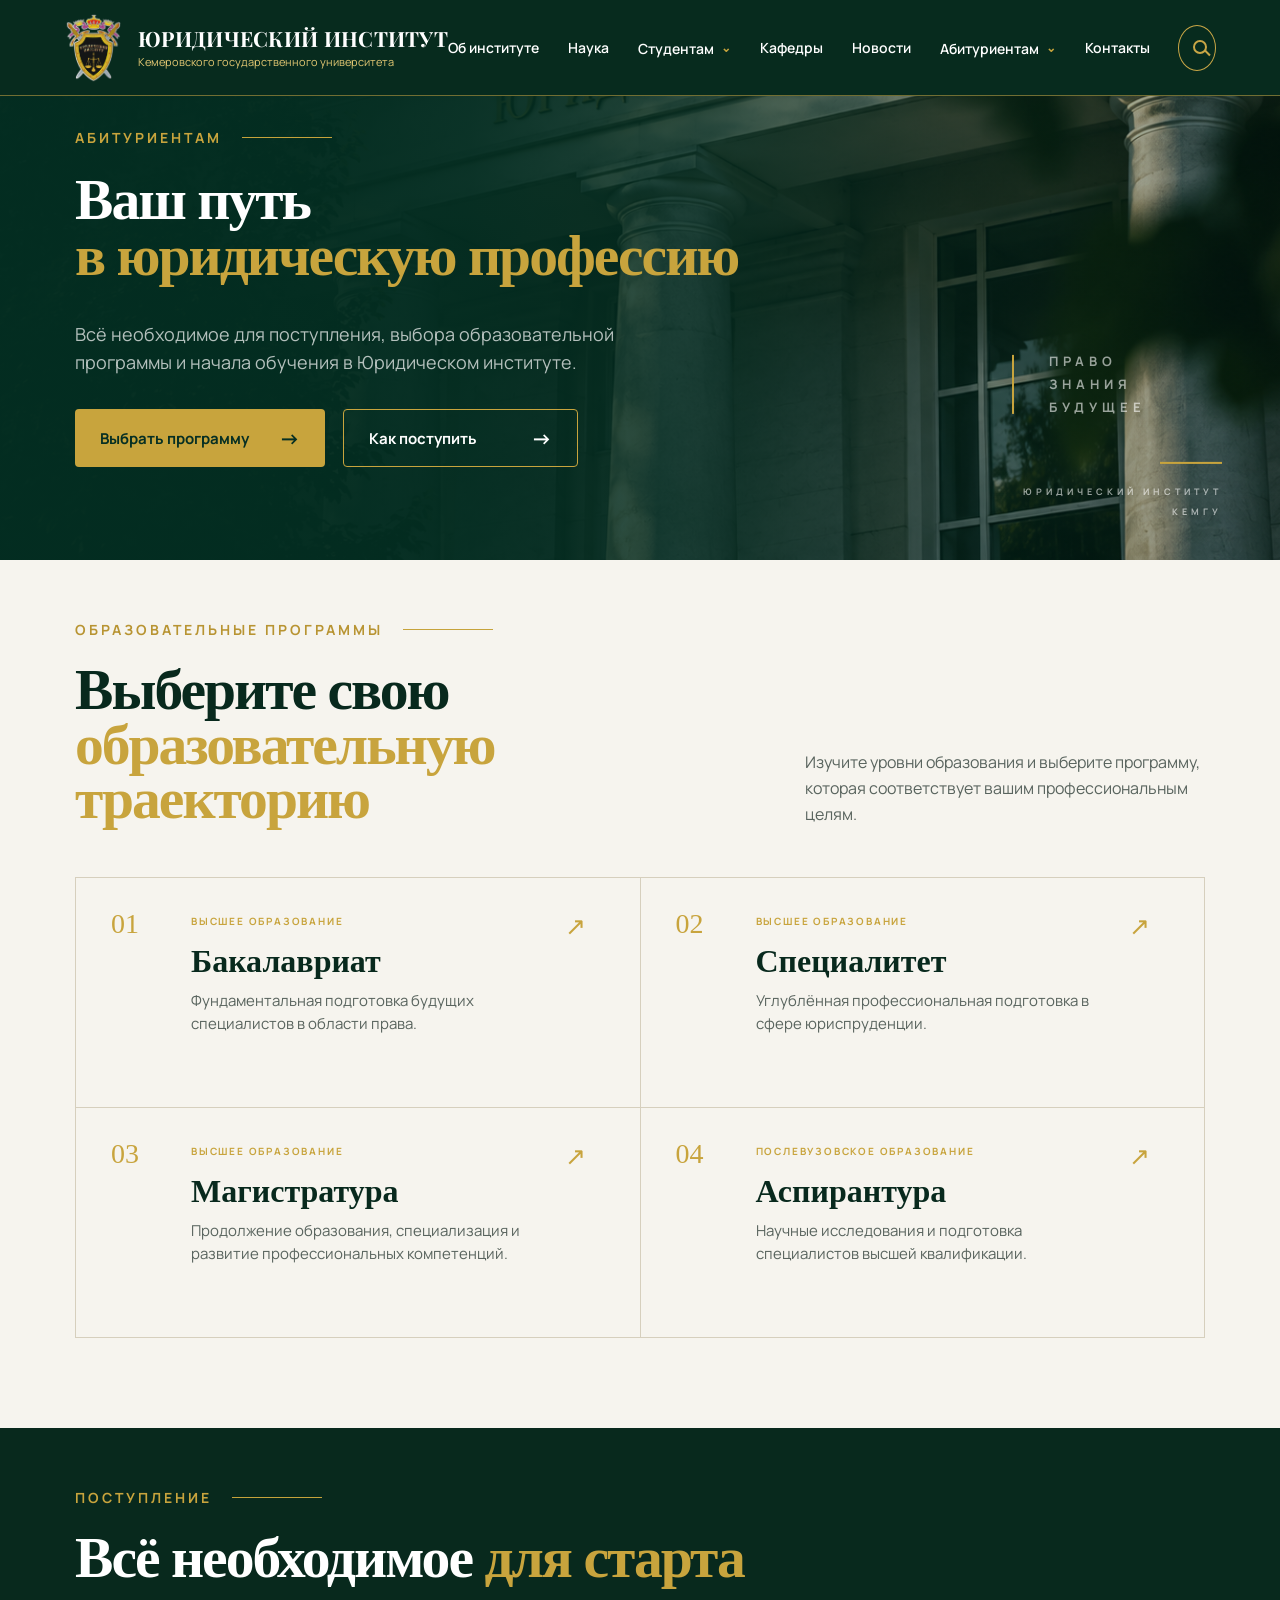
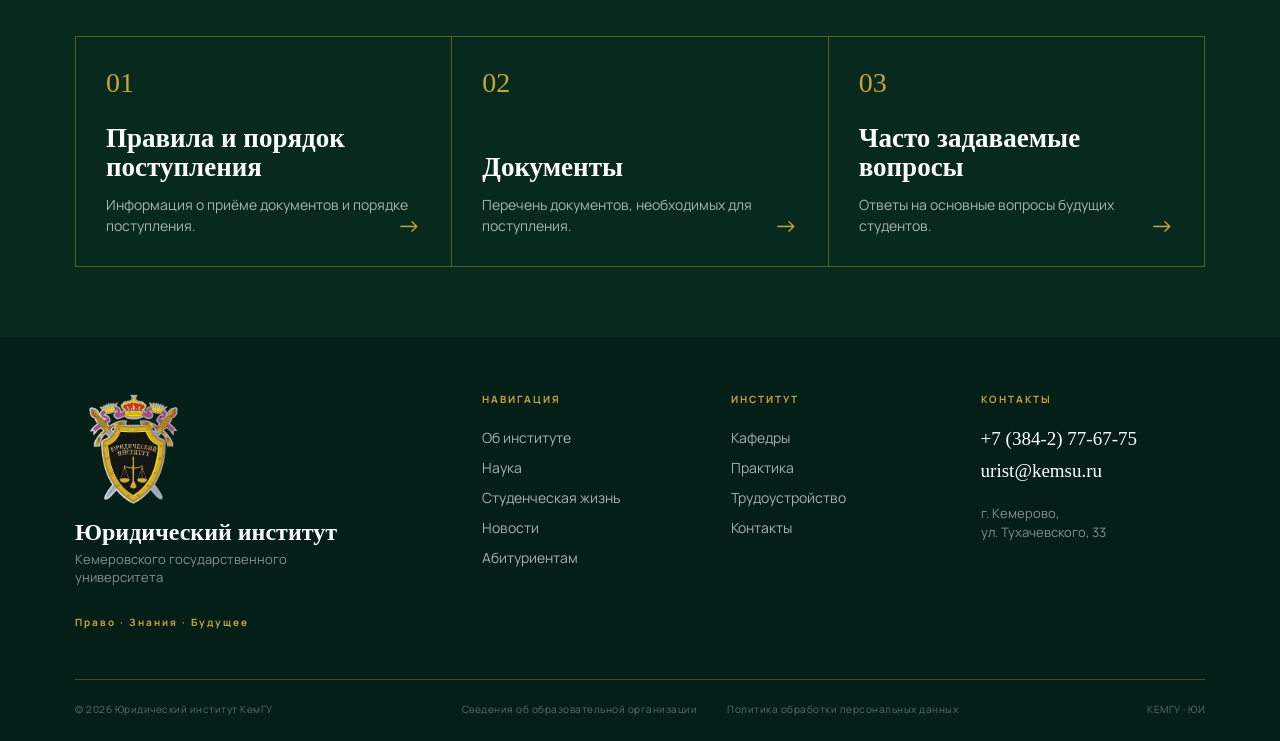
==== commit 164c4418: "Update applicants.html from current site archive" ====
--- a/applicants.html
+++ b/applicants.html
@@ -121,7 +121,7 @@
             <span>→</span>
         </a>
 
-        <a href="applicants.html#rules">
+        <a href="admission-rules.html">
             Правила и порядок поступления
             <span>→</span>
         </a>
@@ -319,7 +319,7 @@
 
                 <div class="admission-list">
 
-                    <a href="#rules" id="rules" class="admission-item">
+                    <a href="admission-rules.html" id="rules" class="admission-item">
 
                         <span>01</span>
 
@@ -381,117 +381,58 @@
     <!-- FOOTER -->
 
     <footer class="footer">
-
-        <div class="footer-container">
-
-            <div class="footer-main">
-
-                <div class="footer-brand">
-
-                    <div class="footer-logo">
-                        <img src="images/emblem.png" alt="Герб Юридического института">
-                    </div>
-
-                    <div class="footer-brand-text">
-
-                        <strong>
-                            Юридический институт
-                        </strong>
-
-                        <span>
-                            Кемеровского государственного
-                            университета
-                        </span>
-
-                    </div>
-
-                    <p>
-                        Право · Знания · Будущее
-                    </p>
-
-                </div>
-
-
-                <div class="footer-column">
-
-                    <span class="footer-title">
-                        НАВИГАЦИЯ
-                    </span>
-
-                    <a href="index.html#about">Об институте</a>
-                    <a href="index.html#science">Наука</a>
-                    <a href="index.html#students">Студенческая жизнь</a>
-                    <a href="index.html#news">Новости</a>
-                    <a href="applicants.html">Абитуриентам</a>
-
-                </div>
-
-
-                <div class="footer-column">
-
-                    <span class="footer-title">
-                        ИНСТИТУТ
-                    </span>
-
-                    <a href="index.html#departments">Кафедры</a>
-                    <a href="index.html#practice">Практика</a>
-                    <a href="index.html#practice">Трудоустройство</a>
-                    <a href="index.html#contacts">Контакты</a>
-
-                </div>
-
-
-                <div class="footer-contact">
-
-                    <span class="footer-title">
-                        КОНТАКТЫ
-                    </span>
-
-                    <a href="tel:+73842776775">
-                        +7 (384-2) 77-67-75
-                    </a>
-
-                    <a href="mailto:urist@kemsu.ru">
-                        urist@kemsu.ru
-                    </a>
-
-                    <p>
-                        г. Кемерово,<br>
-                        ул. Тухачевского, 33
-                    </p>
-
-                </div>
-
-            </div>
-
-
-            <div class="footer-bottom">
-
-                <span>
-                    © 2026 Юридический институт КемГУ
-                </span>
-
-                <div class="footer-bottom-links">
-
-                    <a href="#">
-                        Сведения об образовательной организации
-                    </a>
-
-                    <a href="#">
-                        Политика конфиденциальности
-                    </a>
-
-                </div>
-
-                <span>
-                    КЕМГУ · ЮИ
-                </span>
-
-            </div>
-
-        </div>
-
-    </footer>
+    <div class="footer-container">
+        <div class="footer-main">
+            <div class="footer-brand">
+                <div class="footer-logo">
+                    <img src="images/emblem.png" alt="Герб Юридического института">
+                </div>
+
+                <div class="footer-brand-text">
+                    <strong>Юридический институт</strong>
+                    <span>Кемеровского государственного университета</span>
+                </div>
+
+                <p>Право · Знания · Будущее</p>
+            </div>
+
+            <div class="footer-column">
+                <span class="footer-title">НАВИГАЦИЯ</span>
+                <a href="index.html#about">Об институте</a>
+                <a href="index.html#science">Наука</a>
+                <a href="index.html#students">Студенческая жизнь</a>
+                <a href="index.html#news">Новости</a>
+                <a href="applicants.html">Абитуриентам</a>
+            </div>
+
+           <div class="footer-column">
+    <span class="footer-title">ИНСТИТУТ</span>
+    <a href="index.html#departments">Кафедры</a>
+    <a href="index.html#practice">Практика</a>
+    <a href="index.html#practice">Трудоустройство</a>
+    <a href="index.html#contacts">Контакты</a>
+</div>
+
+            <div class="footer-contact">
+                <span class="footer-title">КОНТАКТЫ</span>
+                <a href="tel:+73842776775">+7 (384-2) 77-67-75</a>
+                <a href="mailto:urist@kemsu.ru">urist@kemsu.ru</a>
+                <p>г. Кемерово,<br>ул. Тухачевского, 33</p>
+            </div>
+        </div>
+
+        <div class="footer-bottom">
+            <span>© 2026 Юридический институт КемГУ</span>
+
+            <div class="footer-bottom-links">
+                <a href="https://kemsu.ru/sveden/common/" target="_blank" rel="noopener noreferrer">Сведения об образовательной организации</a>
+                <a href="https://jcenter.kemsu.ru/ru/nauka/personal_agreement/" target="_blank" rel="noopener noreferrer">Политика обработки персональных данных</a>
+            </div>
+
+            <span>КЕМГУ · ЮИ</span>
+        </div>
+    </div>
+</footer>
 
 
 </body>
